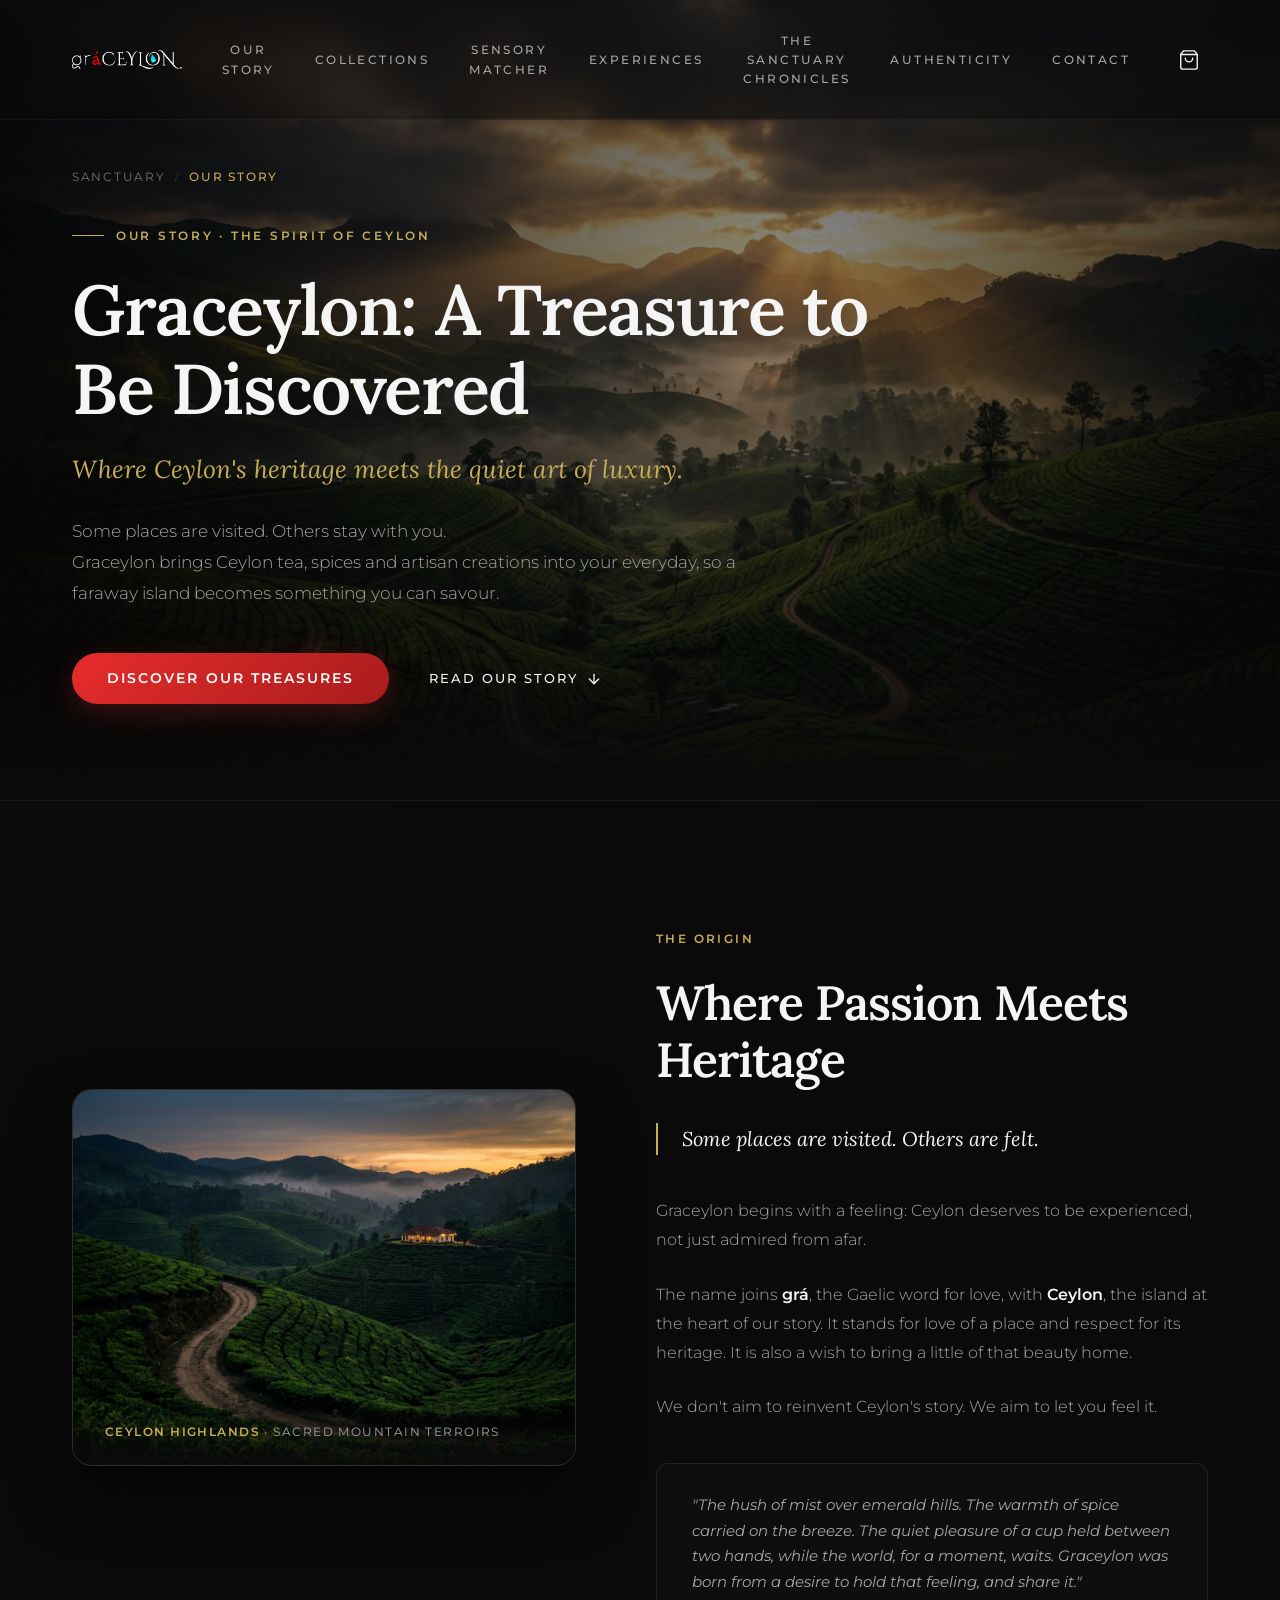
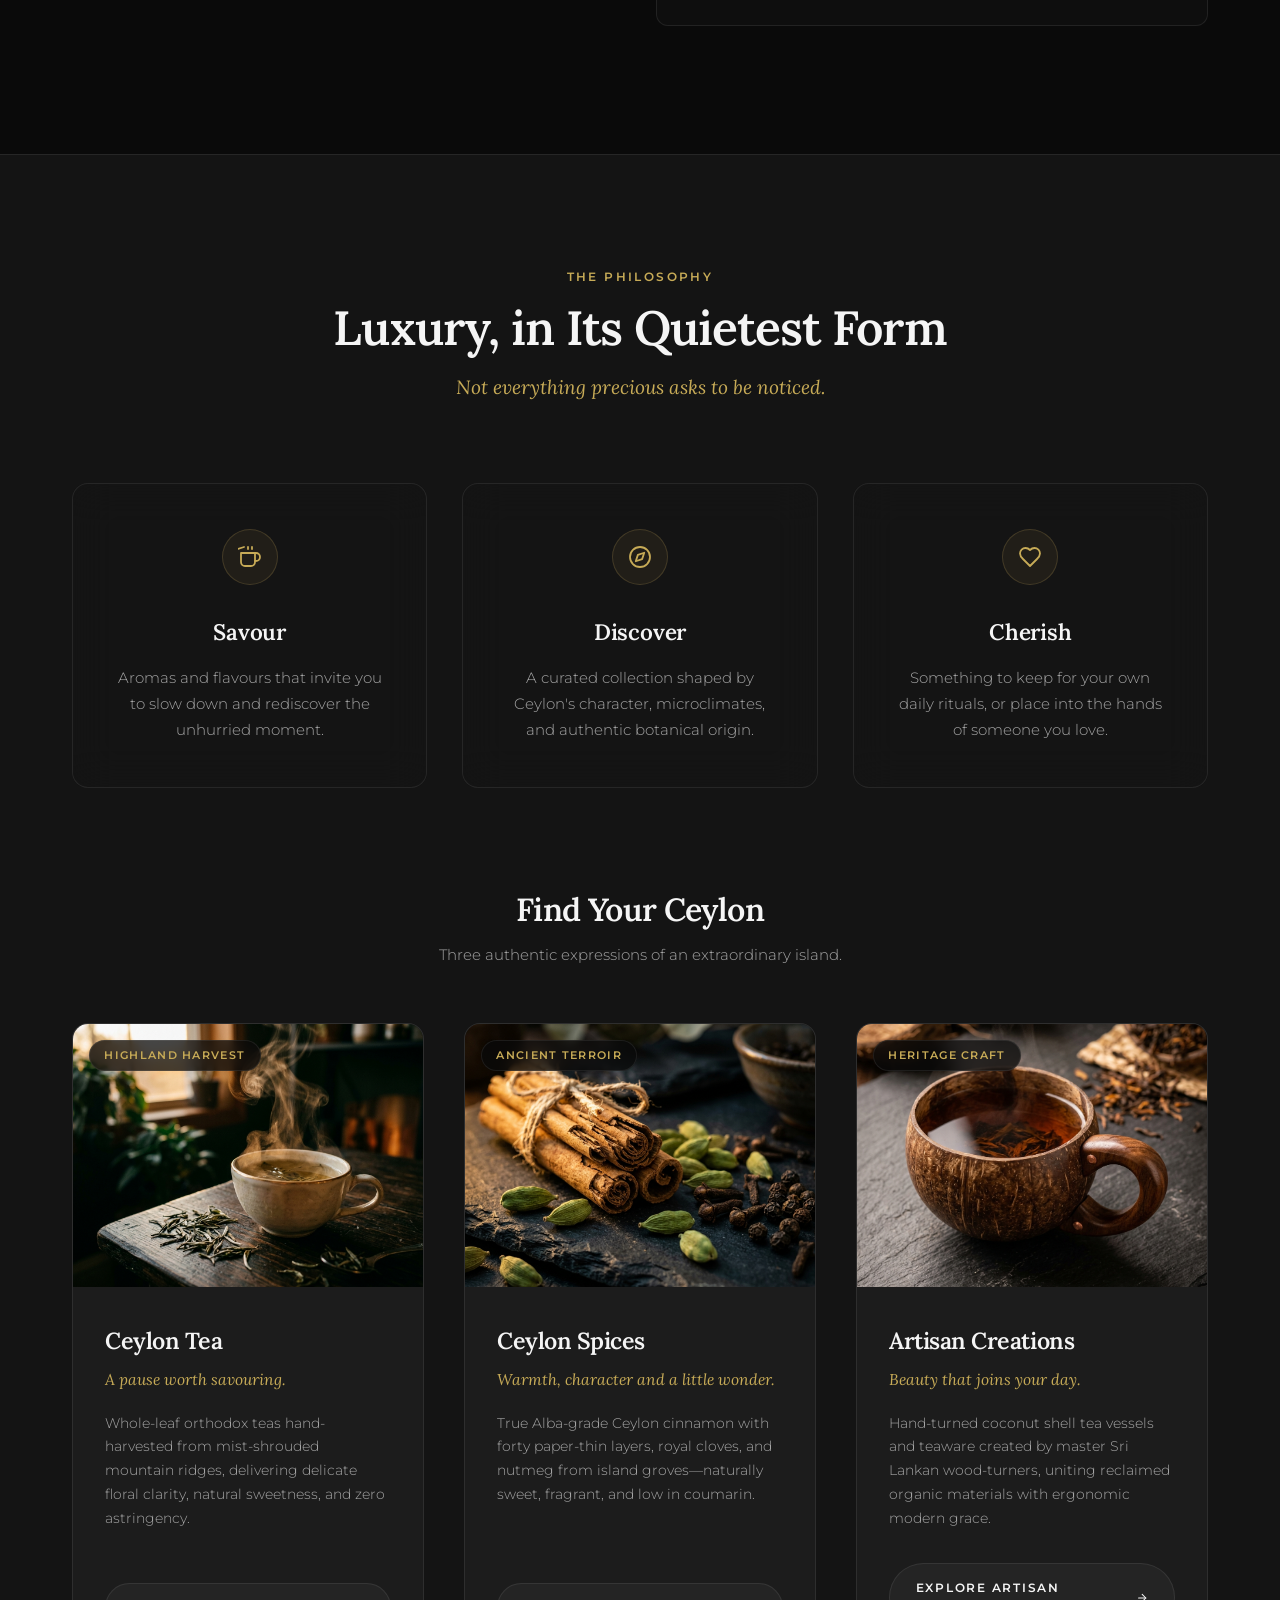
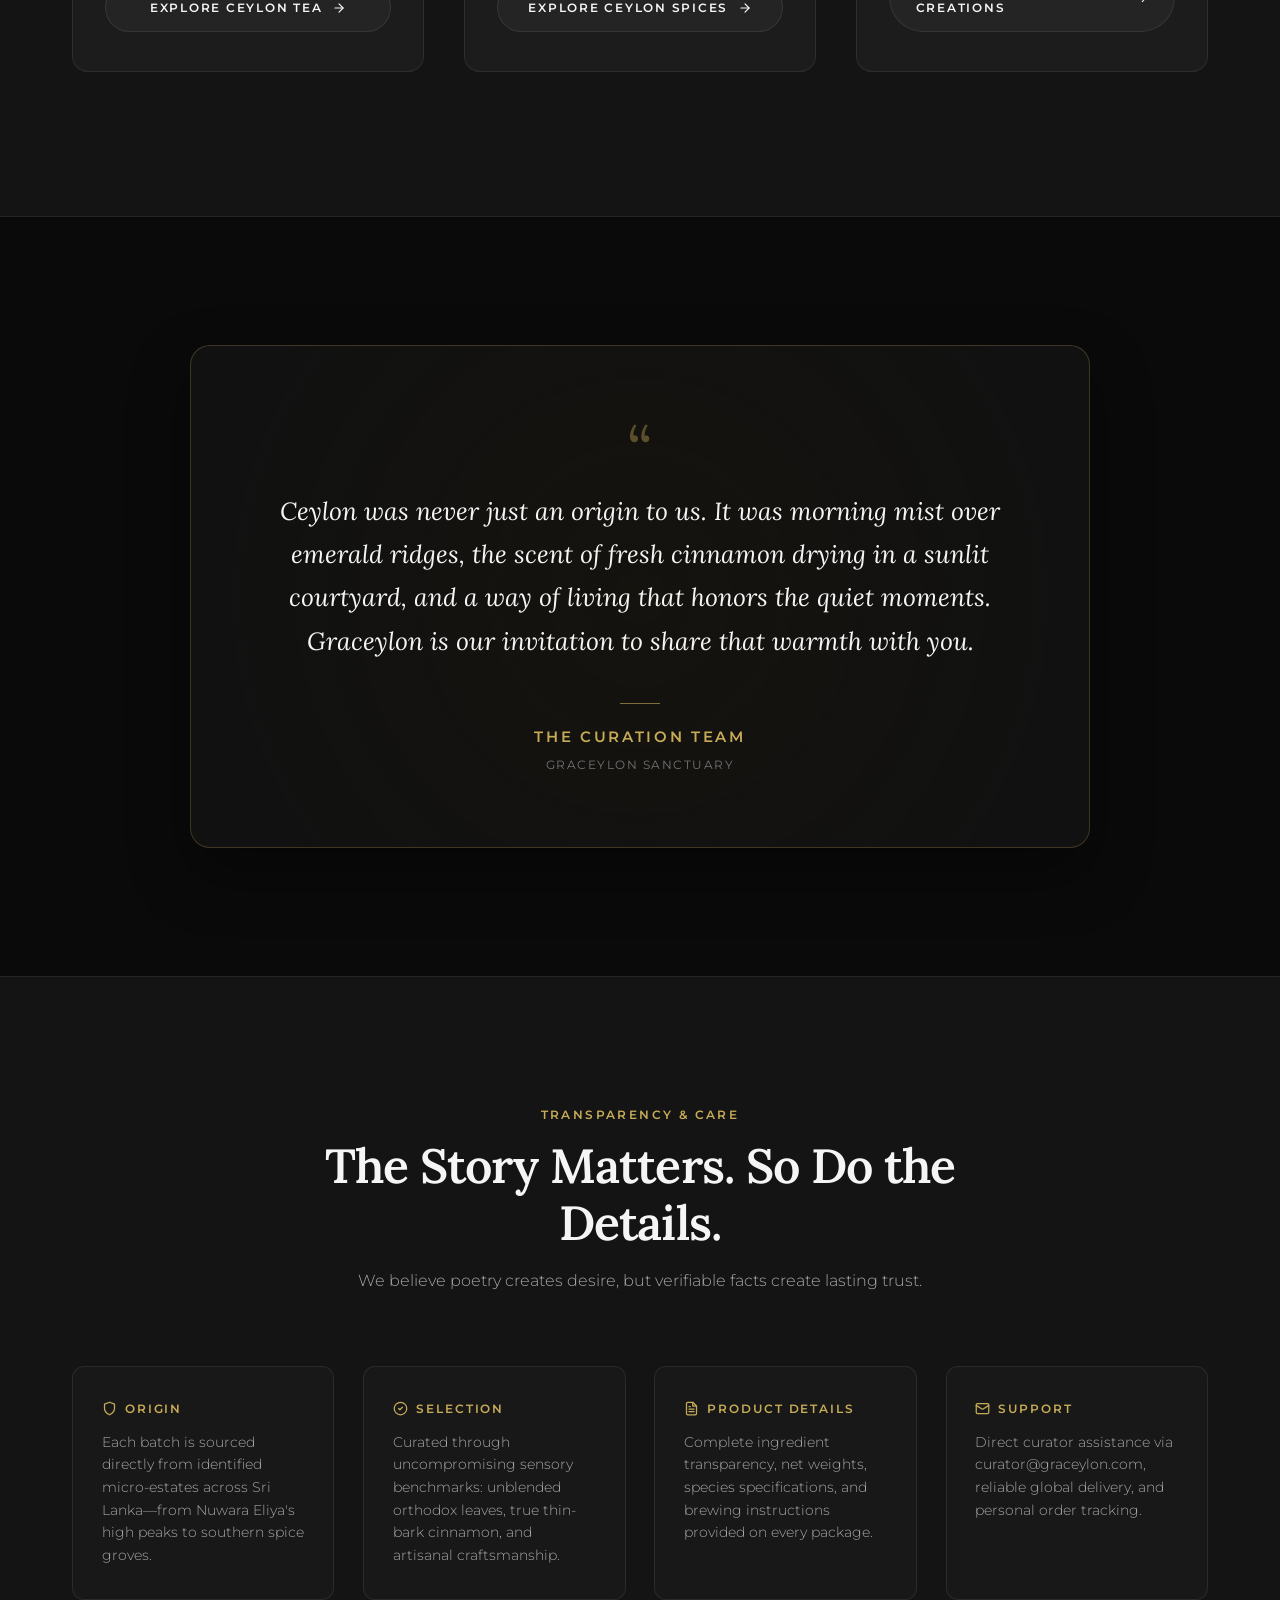
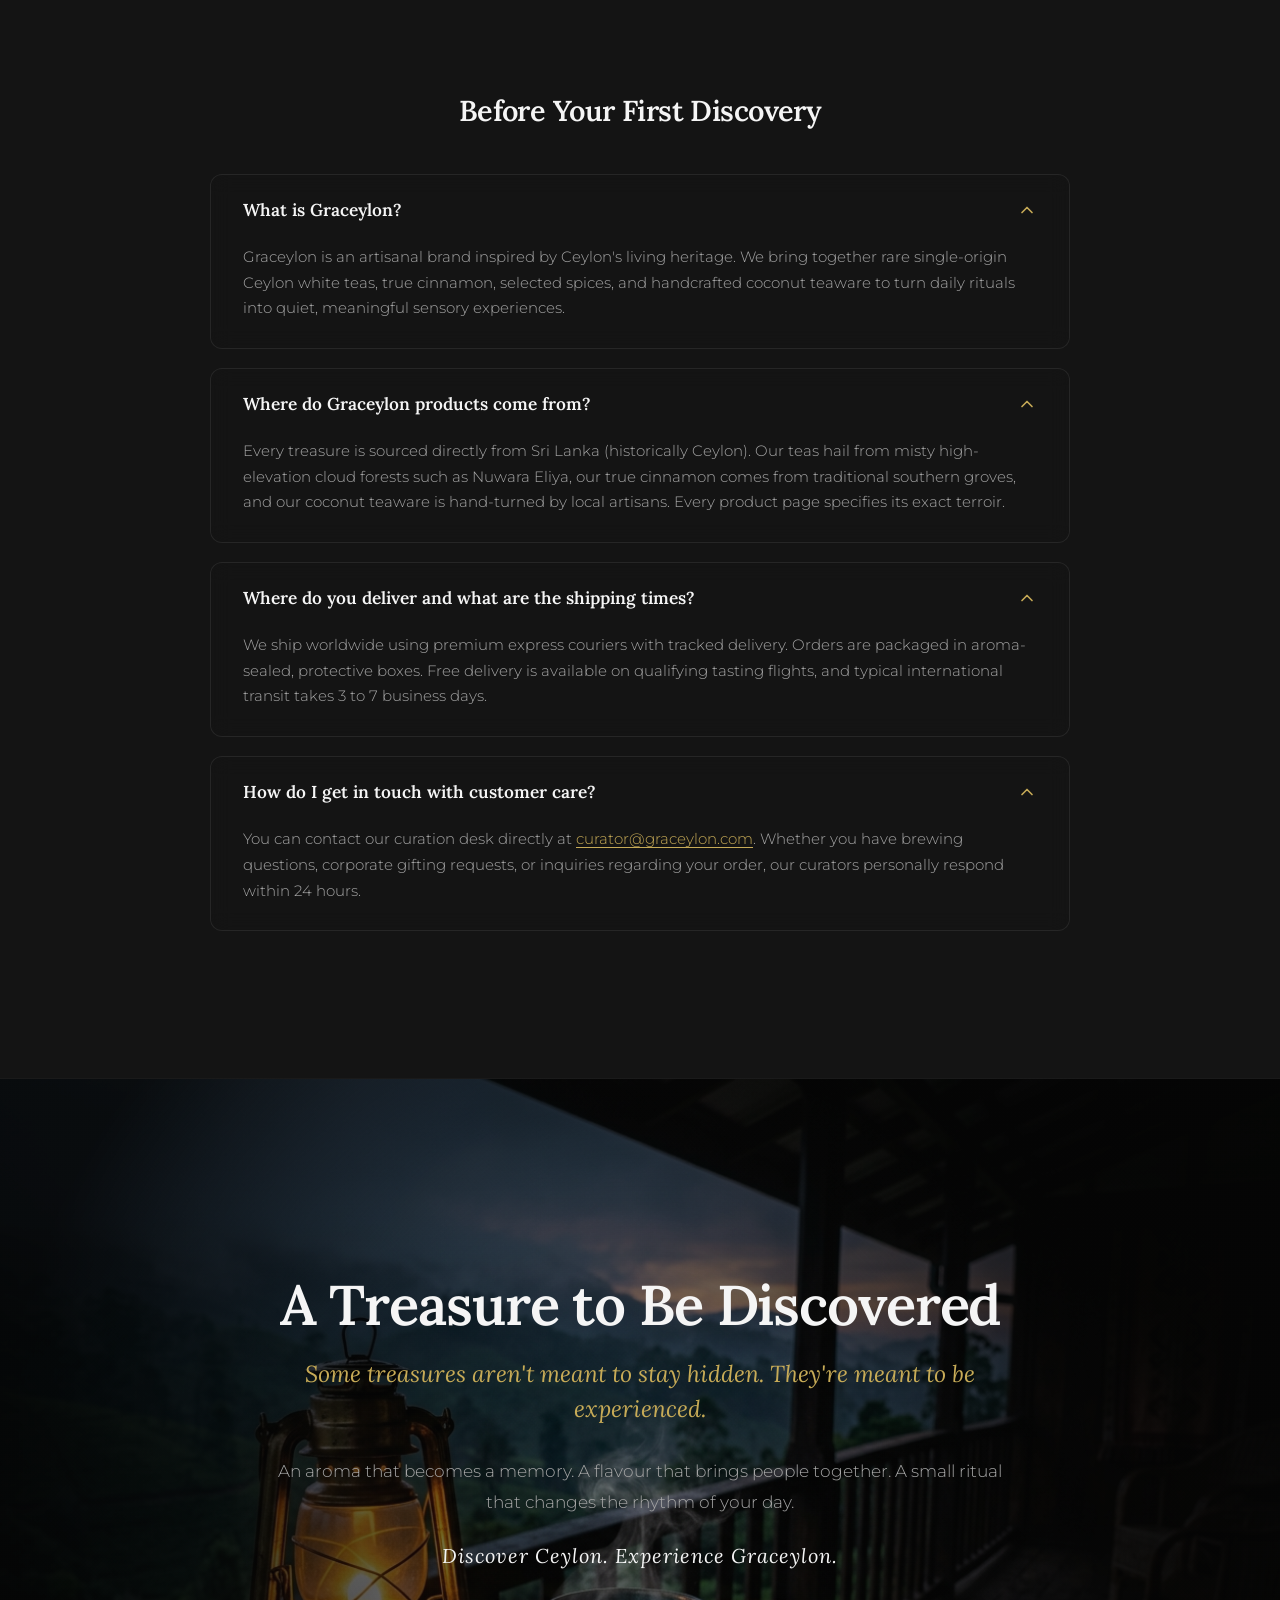
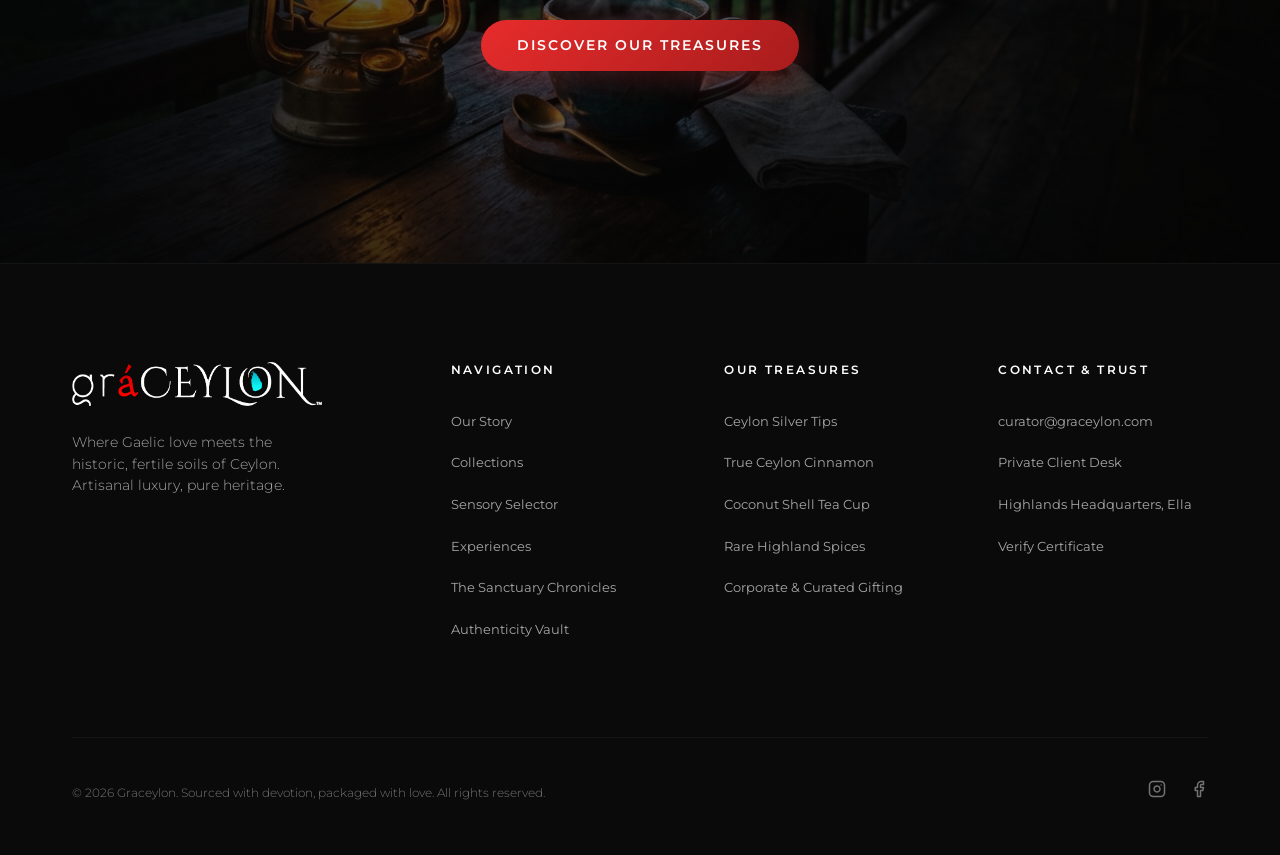
==== Main/about.html @ 58e9f671 "contact page" ====
<!DOCTYPE html>
<html lang="en">

<head>
  <meta charset="UTF-8">
  <meta name="viewport" content="width=device-width, initial-scale=1.0">
  <title>About Graceylon | Ceylon Tea, Spices &amp; Artisan Treasures</title>

  <!-- SEO Meta Tags -->
  <meta name="description"
    content="Discover Graceylon, a brand inspired by Ceylon's heritage. Explore tea, spices and artisan treasures that turn everyday rituals into experiences.">
  <meta name="keywords"
    content="Graceylon, Ceylon tea, Ceylon spices, Ceylon cinnamon, Ceylon heritage, Sri Lanka artisan creations, coconut shell cup, luxury tea ritual">
  <meta name="author" content="Graceylon">
  <meta name="robots" content="index, follow">

  <!-- Open Graph / Facebook -->
  <meta property="og:type" content="website">
  <meta property="og:title" content="Graceylon — A Treasure to Be Discovered">
  <meta property="og:description"
    content="More than products. Discover a Ceylon-inspired experience shaped by heritage, flavour, and the quiet art of luxury.">
  <meta property="og:image" content="assets/graceylon-ceylon-highlands-sunrise.jpg">
  <meta property="og:url" content="https://www.graceylon.com/about.html">

  <!-- Twitter Cards -->
  <meta name="twitter:card" content="summary_large_image">
  <meta name="twitter:title" content="Graceylon — A Treasure to Be Discovered">
  <meta name="twitter:description"
    content="More than products. Discover a Ceylon-inspired experience shaped by heritage, flavour, and the quiet art of luxury.">
  <meta name="twitter:image" content="assets/graceylon-ceylon-highlands-sunrise.jpg">

  <!-- Favicon -->
  <link rel="icon" type="image/png" href="assets/favicon 512x512.png">

  <!-- Core Stylesheet -->
  <link rel="stylesheet" href="index.css">

  <!-- Structured Data: Organization & AboutPage JSON-LD -->
  <script type="application/ld+json">
  {
    "@context": "https://schema.org",
    "@graph": [
      {
        "@type": "Organization",
        "@id": "https://www.graceylon.com/#organization",
        "name": "Graceylon",
        "url": "https://www.graceylon.com",
        "logo": "https://www.graceylon.com/assets/logo.png",
        "description": "Where Ceylon's heritage meets the quiet art of luxury. Artisanal Ceylon teas, true spices, and handcrafted lifestyle treasures.",
        "email": "curator@graceylon.com",
        "sameAs": [
          "https://www.instagram.com/gra_ceylon/",
          "https://www.facebook.com/graceylonproducts"
        ]
      },
      {
        "@type": "AboutPage",
        "@id": "https://www.graceylon.com/about.html#webpage",
        "url": "https://www.graceylon.com/about.html",
        "name": "About Graceylon | Ceylon Tea, Spices & Artisan Treasures",
        "description": "Discover Graceylon, a brand inspired by Ceylon's heritage. Explore tea, spices and artisan treasures that turn everyday rituals into experiences.",
        "isPartOf": {
          "@id": "https://www.graceylon.com/#website"
        },
        "breadcrumb": {
          "@type": "BreadcrumbList",
          "itemListElement": [
            {
              "@type": "ListItem",
              "position": 1,
              "name": "Sanctuary",
              "item": "https://www.graceylon.com/index.html"
            },
            {
              "@type": "ListItem",
              "position": 2,
              "name": "Our Story",
              "item": "https://www.graceylon.com/about.html"
            }
          ]
        }
      }
    ]
  }
  </script>

  <!-- About Page Custom Styles -->
  <style>
    /* ─── 1. HERO SECTION ─── */
    .about-hero {
      position: relative;
      min-height: 88vh;
      display: flex;
      flex-direction: column;
      justify-content: center;
      padding: calc(var(--header-height) + 3rem) 0 6rem 0;
      background: radial-gradient(circle at 60% 40%, rgba(10, 10, 10, 0.45) 0%, rgba(5, 5, 5, 0.95) 90%),
        url('assets/graceylon-ceylon-highlands-sunrise.jpg') no-repeat center center;
      background-size: cover;
      border-bottom: 1px solid var(--border-glass);
      overflow: hidden;
    }

    .about-hero::after {
      content: '';
      position: absolute;
      bottom: 0;
      left: 0;
      width: 100%;
      height: 140px;
      background: linear-gradient(to top, hsl(var(--bg-primary)) 0%, transparent 100%);
      pointer-events: none;
    }

    .about-hero-content {
      max-width: 820px;
      position: relative;
      z-index: 2;
    }

    .about-breadcrumbs {
      display: flex;
      align-items: center;
      gap: 0.6rem;
      margin-bottom: 2rem;
      font-size: 0.72rem;
      letter-spacing: 0.15em;
      text-transform: uppercase;
      color: hsl(var(--text-muted));
    }

    .about-breadcrumbs a {
      color: hsl(var(--text-muted));
      transition: var(--transition-fast);
    }

    .about-breadcrumbs a:hover {
      color: hsl(var(--accent-gold));
    }

    .about-breadcrumbs .breadcrumb-sep {
      opacity: 0.4;
      font-size: 0.65rem;
    }

    .about-breadcrumbs .current {
      color: hsl(var(--accent-gold));
      font-weight: 500;
    }

    .about-hero-eyebrow {
      display: inline-flex;
      align-items: center;
      gap: 0.75rem;
      font-size: 0.78rem;
      letter-spacing: 0.22em;
      text-transform: uppercase;
      color: hsl(var(--accent-gold));
      font-weight: 600;
      margin-bottom: 1.5rem;
    }

    .about-hero-eyebrow::before {
      content: '';
      display: inline-block;
      width: 32px;
      height: 1px;
      background: hsl(var(--accent-gold));
    }

    .about-hero-title {
      font-family: var(--font-serif);
      font-size: clamp(2.4rem, 5.5vw, 4.4rem);
      font-weight: 600;
      line-height: 1.12;
      margin-bottom: 1.5rem;
      letter-spacing: -0.02em;
      color: hsl(var(--text-primary));
    }

    .about-hero-subtitle {
      font-family: var(--font-serif);
      font-size: clamp(1.15rem, 2.2vw, 1.55rem);
      font-style: italic;
      color: hsl(var(--accent-gold));
      font-weight: 400;
      margin-bottom: 1.8rem;
      display: block;
      line-height: 1.45;
    }

    .about-hero-lead {
      font-size: clamp(1rem, 1.3vw, 1.15rem);
      color: hsl(var(--text-secondary));
      line-height: 1.85;
      max-width: 680px;
      margin-bottom: 2.8rem;
      font-weight: 300;
    }

    .about-hero-actions {
      display: flex;
      align-items: center;
      gap: 1.5rem;
      flex-wrap: wrap;
    }

    .about-hero-actions .btn-link {
      color: hsl(var(--text-primary));
      font-size: 0.82rem;
      letter-spacing: 0.15em;
      text-transform: uppercase;
      font-weight: 500;
      display: inline-flex;
      align-items: center;
      gap: 0.5rem;
      transition: var(--transition-fast);
      padding: 0.8rem 1rem;
    }

    .about-hero-actions .btn-link:hover {
      color: hsl(var(--accent-gold));
      transform: translateX(4px);
    }

    /* ─── 2. OUR STORY SECTION ─── */
    .story-editorial-section {
      padding: 8rem 0;
      background: hsl(var(--bg-primary));
      position: relative;
    }

    .story-editorial-grid {
      display: grid;
      grid-template-columns: 1.05fr 1.15fr;
      gap: 5rem;
      align-items: center;
    }

    .story-image-frame {
      position: relative;
      border-radius: 20px;
      overflow: hidden;
      border: 1px solid var(--border-glass);
      box-shadow: 0 30px 60px rgba(0, 0, 0, 0.6);
      background: hsl(var(--bg-card));
    }

    .story-image-frame img {
      width: 100%;
      height: 100%;
      object-fit: cover;
      display: block;
      transition: transform 0.8s cubic-bezier(0.16, 1, 0.3, 1);
    }

    .story-image-frame:hover img {
      transform: scale(1.03);
    }

    .story-image-caption {
      position: absolute;
      bottom: 0;
      left: 0;
      width: 100%;
      padding: 1.5rem 2rem;
      background: linear-gradient(to top, rgba(10, 10, 10, 0.95) 0%, transparent 100%);
      font-size: 0.75rem;
      letter-spacing: 0.12em;
      text-transform: uppercase;
      color: hsl(var(--text-secondary));
    }

    .story-image-caption span {
      color: hsl(var(--accent-gold));
      font-weight: 600;
    }

    .story-editorial-content {
      display: flex;
      flex-direction: column;
      gap: 1.6rem;
    }

    .section-eyebrow {
      font-size: 0.75rem;
      letter-spacing: 0.2em;
      text-transform: uppercase;
      color: hsl(var(--accent-gold));
      font-weight: 600;
      display: block;
    }

    .section-title {
      font-family: var(--font-serif);
      font-size: clamp(2rem, 3.8vw, 3rem);
      line-height: 1.2;
      color: hsl(var(--text-primary));
      font-weight: 600;
      letter-spacing: -0.02em;
    }

    .section-quote-intro {
      font-family: var(--font-serif);
      font-size: 1.25rem;
      font-style: italic;
      color: hsl(var(--text-primary));
      border-left: 2px solid hsl(var(--accent-gold));
      padding-left: 1.5rem;
      margin: 0.5rem 0 1rem 0;
      line-height: 1.6;
    }

    .story-editorial-content p {
      font-size: 0.98rem;
      line-height: 1.85;
      color: hsl(var(--text-secondary));
      font-weight: 300;
    }

    .story-editorial-content p strong {
      color: hsl(var(--text-primary));
      font-weight: 600;
    }

    .story-highlight-box {
      margin-top: 1rem;
      padding: 1.8rem 2.2rem;
      background: rgba(255, 255, 255, 0.02);
      border: 1px solid var(--border-glass);
      border-radius: 12px;
      font-size: 0.92rem;
      line-height: 1.75;
      color: hsl(var(--text-secondary));
      font-style: italic;
    }

    /* ─── 3. THE EXPERIENCE & TREASURES ─── */
    .experience-section {
      padding: 7rem 0 9rem 0;
      background: hsl(var(--bg-secondary));
      border-top: 1px solid var(--border-glass);
      border-bottom: 1px solid var(--border-glass);
      position: relative;
    }

    .experience-header {
      text-align: center;
      max-width: 760px;
      margin: 0 auto 5rem auto;
    }

    .experience-header .section-title {
      margin: 0.8rem 0 1rem 0;
    }

    .experience-header-subtitle {
      font-family: var(--font-serif);
      font-size: 1.2rem;
      font-style: italic;
      color: hsl(var(--accent-gold));
    }

    /* 3 Experience Pillars */
    .pillars-grid {
      display: grid;
      grid-template-columns: repeat(3, 1fr);
      gap: 2.2rem;
      margin-bottom: 6rem;
    }

    .pillar-card {
      padding: 2.8rem 2.4rem;
      background: var(--bg-glass);
      backdrop-filter: blur(20px);
      -webkit-backdrop-filter: blur(20px);
      border: 1px solid var(--border-glass);
      border-radius: 16px;
      text-align: center;
      transition: var(--transition-smooth);
      display: flex;
      flex-direction: column;
      align-items: center;
      position: relative;
    }

    .pillar-card::before {
      content: '';
      position: absolute;
      top: 0;
      left: 50%;
      transform: translateX(-50%);
      width: 40px;
      height: 2px;
      background: hsl(var(--accent-gold));
      opacity: 0;
      transition: var(--transition-smooth);
    }

    .pillar-card:hover {
      transform: translateY(-6px);
      border-color: rgba(197, 168, 90, 0.35);
      background: rgba(255, 255, 255, 0.03);
    }

    .pillar-card:hover::before {
      opacity: 1;
      width: 70px;
    }

    .pillar-icon-box {
      width: 56px;
      height: 56px;
      border-radius: 50%;
      display: flex;
      align-items: center;
      justify-content: center;
      background: rgba(197, 168, 90, 0.08);
      color: hsl(var(--accent-gold));
      margin-bottom: 1.8rem;
      border: 1px solid rgba(197, 168, 90, 0.2);
    }

    .pillar-card-title {
      font-family: var(--font-serif);
      font-size: 1.4rem;
      font-weight: 600;
      color: hsl(var(--text-primary));
      margin-bottom: 1rem;
      letter-spacing: -0.01em;
    }

    .pillar-card-desc {
      font-size: 0.94rem;
      line-height: 1.7;
      color: hsl(var(--text-secondary));
      font-weight: 300;
    }

    /* Subhead: Find Your Ceylon */
    .find-ceylon-header {
      text-align: center;
      margin-bottom: 3.5rem;
    }

    .find-ceylon-header h3 {
      font-family: var(--font-serif);
      font-size: 2rem;
      color: hsl(var(--text-primary));
      font-weight: 600;
    }

    .find-ceylon-header p {
      font-size: 0.95rem;
      color: hsl(var(--text-secondary));
      margin-top: 0.5rem;
    }

    /* Treasures Cards */
    .treasures-grid {
      display: grid;
      grid-template-columns: repeat(3, 1fr);
      gap: 2.5rem;
    }

    .treasure-card {
      border-radius: 16px;
      overflow: hidden;
      background: hsl(var(--bg-card));
      border: 1px solid var(--border-glass);
      display: flex;
      flex-direction: column;
      transition: var(--transition-smooth);
    }

    .treasure-card:hover {
      transform: translateY(-8px);
      border-color: rgba(255, 255, 255, 0.2);
      box-shadow: 0 20px 40px rgba(0, 0, 0, 0.6);
    }

    .treasure-image-wrap {
      position: relative;
      aspect-ratio: 4 / 3;
      overflow: hidden;
      background: #0d0d0d;
    }

    .treasure-image-wrap img {
      width: 100%;
      height: 100%;
      object-fit: cover;
      transition: transform 0.7s cubic-bezier(0.16, 1, 0.3, 1);
    }

    .treasure-card:hover .treasure-image-wrap img {
      transform: scale(1.06);
    }

    .treasure-category-badge {
      position: absolute;
      top: 1rem;
      left: 1rem;
      padding: 0.35rem 0.9rem;
      border-radius: 50px;
      background: rgba(10, 10, 10, 0.75);
      backdrop-filter: blur(8px);
      border: 1px solid var(--border-glass);
      font-size: 0.68rem;
      letter-spacing: 0.12em;
      text-transform: uppercase;
      color: hsl(var(--accent-gold));
      font-weight: 600;
    }

    .treasure-content {
      padding: 2.2rem 2rem 2.4rem 2rem;
      display: flex;
      flex-direction: column;
      flex-grow: 1;
    }

    .treasure-title {
      font-family: var(--font-serif);
      font-size: 1.45rem;
      color: hsl(var(--text-primary));
      margin-bottom: 0.5rem;
    }

    .treasure-tagline {
      font-family: var(--font-serif);
      font-style: italic;
      color: hsl(var(--accent-gold));
      font-size: 0.98rem;
      margin-bottom: 1.2rem;
    }

    .treasure-desc {
      font-size: 0.88rem;
      line-height: 1.7;
      color: hsl(var(--text-secondary));
      margin-bottom: 2rem;
      flex-grow: 1;
      font-weight: 300;
    }

    .treasure-btn {
      width: 100%;
      padding: 0.85rem 1.6rem;
      font-size: 0.78rem;
      letter-spacing: 0.14em;
      text-transform: uppercase;
      font-weight: 600;
      border-radius: 50px;
      display: inline-flex;
      align-items: center;
      justify-content: center;
      gap: 0.6rem;
      transition: var(--transition-fast);
      border: 1px solid var(--border-glass);
      background: rgba(255, 255, 255, 0.04);
      color: hsl(var(--text-primary));
    }

    .treasure-btn:hover {
      background: white;
      color: black;
      border-color: white;
      transform: translateY(-2px);
      box-shadow: 0 8px 20px rgba(255, 255, 255, 0.15);
    }

    .treasure-btn svg {
      transition: transform 0.2s ease;
    }

    .treasure-btn:hover svg {
      transform: translateX(4px);
    }

    /* ─── 4. FOUNDER NOTE SECTION ─── */
    .founder-section {
      padding: 8rem 0;
      background: hsl(var(--bg-primary));
      position: relative;
    }

    .founder-card {
      max-width: 900px;
      margin: 0 auto;
      padding: 4.5rem 4rem;
      border-radius: 20px;
      background: radial-gradient(circle at center, rgba(197, 168, 90, 0.06) 0%, rgba(20, 20, 20, 0.75) 85%);
      border: 1px solid rgba(197, 168, 90, 0.25);
      position: relative;
      text-align: center;
      box-shadow: 0 25px 60px rgba(0, 0, 0, 0.4);
    }

    .founder-quote-symbol {
      font-family: var(--font-serif);
      font-size: 4rem;
      line-height: 1;
      color: hsl(var(--accent-gold));
      opacity: 0.4;
      margin-bottom: 0.5rem;
      display: block;
    }

    .founder-quote-text {
      font-family: var(--font-serif);
      font-size: clamp(1.2rem, 2vw, 1.55rem);
      font-style: italic;
      line-height: 1.75;
      color: hsl(var(--text-primary));
      margin-bottom: 2.5rem;
      font-weight: 400;
    }

    .founder-meta {
      display: flex;
      flex-direction: column;
      align-items: center;
      gap: 0.35rem;
    }

    .founder-meta-divider {
      width: 40px;
      height: 1px;
      background: hsl(var(--accent-gold));
      margin-bottom: 1rem;
      opacity: 0.6;
    }

    .founder-name {
      font-size: 0.92rem;
      letter-spacing: 0.18em;
      text-transform: uppercase;
      font-weight: 600;
      color: hsl(var(--accent-gold));
    }

    .founder-role {
      font-size: 0.78rem;
      letter-spacing: 0.12em;
      text-transform: uppercase;
      color: hsl(var(--text-muted));
    }

    /* ─── 5. TRUST & FAQ SECTION ─── */
    .trust-faq-section {
      padding: 8rem 0;
      background: hsl(var(--bg-secondary));
      border-top: 1px solid var(--border-glass);
    }

    .trust-header {
      text-align: center;
      max-width: 720px;
      margin: 0 auto 4.5rem auto;
    }

    .trust-header .section-title {
      margin: 0.8rem 0 1rem 0;
    }

    /* Trust Pillars Strip */
    .trust-details-grid {
      display: grid;
      grid-template-columns: repeat(4, 1fr);
      gap: 1.8rem;
      margin-bottom: 5.5rem;
    }

    .trust-detail-item {
      padding: 2rem 1.8rem;
      border-radius: 12px;
      background: rgba(255, 255, 255, 0.02);
      border: 1px solid var(--border-glass);
      transition: var(--transition-fast);
    }

    .trust-detail-item:hover {
      border-color: rgba(255, 255, 255, 0.15);
      background: rgba(255, 255, 255, 0.04);
    }

    .trust-item-label {
      font-size: 0.75rem;
      letter-spacing: 0.16em;
      text-transform: uppercase;
      font-weight: 600;
      color: hsl(var(--accent-gold));
      margin-bottom: 0.8rem;
      display: flex;
      align-items: center;
      gap: 0.5rem;
    }

    .trust-item-text {
      font-size: 0.86rem;
      line-height: 1.65;
      color: hsl(var(--text-secondary));
      font-weight: 300;
    }

    /* FAQ Block */
    .faq-container {
      max-width: 860px;
      margin: 0 auto;
    }

    .faq-block-title {
      font-family: var(--font-serif);
      font-size: 1.8rem;
      color: hsl(var(--text-primary));
      text-align: center;
      margin-bottom: 2.5rem;
      font-weight: 600;
    }

    .faq-item {
      background: var(--bg-glass);
      backdrop-filter: blur(10px);
      border: 1px solid var(--border-glass);
      border-radius: 12px;
      margin-bottom: 1.2rem;
      overflow: hidden;
      transition: var(--transition-fast);
    }

    .faq-item:hover {
      border-color: rgba(255, 255, 255, 0.18);
    }

    .faq-question {
      width: 100%;
      text-align: left;
      background: none;
      border: none;
      padding: 1.5rem 2rem;
      color: hsl(var(--text-primary));
      font-family: var(--font-serif);
      font-size: 1.08rem;
      font-weight: 600;
      display: flex;
      justify-content: space-between;
      align-items: center;
      cursor: pointer;
      gap: 1rem;
    }

    .faq-question:focus {
      outline: none;
    }

    .faq-icon {
      width: 20px;
      height: 20px;
      transition: transform 0.3s ease;
      color: hsl(var(--accent-gold));
      flex-shrink: 0;
    }

    .faq-item.active .faq-icon {
      transform: rotate(180deg);
    }

    .faq-answer {
      max-height: 0;
      overflow: hidden;
      transition: max-height 0.4s cubic-bezier(0.16, 1, 0.3, 1), padding 0.3s ease;
      padding: 0 2rem;
      color: hsl(var(--text-secondary));
      font-size: 0.92rem;
      line-height: 1.75;
      font-weight: 300;
    }

    .faq-item.active .faq-answer {
      padding: 0 2rem 1.6rem 2rem;
      max-height: 280px;
    }

    .faq-answer a {
      color: hsl(var(--accent-gold));
      text-decoration: underline;
      text-underline-offset: 3px;
    }

    /* ─── 6. CLOSING INVITATION SECTION ─── */
    .closing-invitation-section {
      position: relative;
      padding: 12rem 0;
      background: radial-gradient(circle at center, rgba(10, 10, 10, 0.4) 0%, rgba(5, 5, 5, 0.94) 85%),
        url('assets/graceylon-evening-invitation.jpg') no-repeat center center;
      background-size: cover;
      text-align: center;
      border-top: 1px solid var(--border-glass);
      overflow: hidden;
    }

    .closing-invitation-content {
      max-width: 760px;
      margin: 0 auto;
      position: relative;
      z-index: 2;
    }

    .closing-invitation-content .section-title {
      font-size: clamp(2.2rem, 4.5vw, 3.5rem);
      margin-bottom: 1.2rem;
    }

    .closing-quote {
      font-family: var(--font-serif);
      font-size: clamp(1.15rem, 2vw, 1.45rem);
      font-style: italic;
      color: hsl(var(--accent-gold));
      margin-bottom: 1.8rem;
      line-height: 1.5;
    }

    .closing-prose {
      font-size: 1.05rem;
      line-height: 1.85;
      color: hsl(var(--text-secondary));
      margin-bottom: 1.4rem;
      font-weight: 300;
    }

    .closing-tagline {
      font-family: var(--font-serif);
      font-size: 1.25rem;
      font-style: italic;
      color: hsl(var(--text-primary));
      margin-bottom: 3rem;
      display: block;
      letter-spacing: 0.05em;
    }

    /* ─── RESPONSIVE RULES ─── */
    @media (max-width: 1024px) {
      .story-editorial-grid {
        grid-template-columns: 1fr;
        gap: 4rem;
      }

      .pillars-grid,
      .treasures-grid {
        grid-template-columns: 1fr;
        gap: 2rem;
      }

      .trust-details-grid {
        grid-template-columns: repeat(2, 1fr);
      }
    }

    @media (max-width: 768px) {
      .about-hero {
        padding: 10rem 0 5rem 0;
        min-height: auto;
      }

      .founder-card {
        padding: 3rem 1.8rem;
      }

      .trust-details-grid {
        grid-template-columns: 1fr;
        gap: 1.2rem;
      }

      .faq-question {
        padding: 1.2rem 1.5rem;
        font-size: 1rem;
      }

      .faq-answer,
      .faq-item.active .faq-answer {
        padding: 0 1.5rem 1.4rem 1.5rem;
      }
    }
  </style>
</head>

<body>

  <!-- --- HEADER / NAVIGATION --- -->
  <header class="header" id="mainHeader">
    <div class="container">
      <div class="logo-wrapper">
        <a href="index.html" aria-label="Graceylon Home">
          <img src="assets/logo.png" alt="Graceylon Logo" class="brand-logo-svg" id="headerLogo">
        </a>
      </div>

      <nav aria-label="Main Navigation">
        <ul class="nav-links" id="navLinks">
          <li><a href="about.html" class="nav-link active" id="navLinkAbout">Our Story</a></li>
          <li><a href="collections.html" class="nav-link" id="navLinkCollections">Collections</a></li>
          <li><a href="index.html#selector" class="nav-link" id="navLinkQuiz">Sensory Matcher</a></li>
          <li><a href="index.html#testimonials" class="nav-link" id="navLinkReviews">Experiences</a></li>
          <li><a href="sanctuary-chronicles.html" class="nav-link" id="navLinkBlog">The Sanctuary Chronicles</a></li>
          <li><a href="verify.html" class="nav-link" id="navLinkVerify">Authenticity</a></li>
          <li><a href="contact.html" class="nav-link" id="navLinkContact">Contact</a></li>
        </ul>
      </nav>

      <div class="nav-actions">
        <!-- Interactive Cart Trigger Button -->
        <button class="cart-icon-btn" id="cartOpenBtn" aria-label="Open Shopping Cart" aria-haspopup="dialog">
          <svg xmlns="http://www.w3.org/2000/svg" width="22" height="22" viewBox="0 0 24 24" fill="none"
            stroke="currentColor" stroke-width="1.5" stroke-linecap="round" stroke-linejoin="round">
            <path d="M6 2 3 6v14a2 2 0 0 0 2 2h14a2 2 0 0 0 2-2V6l-3-4Z" />
            <path d="M3 6h18" />
            <path d="M16 10a4 4 0 0 1-8 0" />
          </svg>
          <span class="cart-count" id="cartCount">0</span>
        </button>

        <button class="mobile-nav-toggle" id="mobileNavToggle" aria-label="Toggle navigation menu"
          aria-expanded="false">
          <svg xmlns="http://www.w3.org/2000/svg" width="24" height="24" viewBox="0 0 24 24" fill="none"
            stroke="currentColor" stroke-width="2" stroke-linecap="round" stroke-linejoin="round" id="menuIconOpen">
            <line x1="4" x2="20" y1="12" y2="12" />
            <line x1="4" x2="20" y1="6" y2="6" />
            <line x1="4" x2="20" y1="18" y2="18" />
          </svg>
          <svg xmlns="http://www.w3.org/2000/svg" width="24" height="24" viewBox="0 0 24 24" fill="none"
            stroke="currentColor" stroke-width="2" stroke-linecap="round" stroke-linejoin="round" id="menuIconClose"
            style="display:none;">
            <path d="M18 6 6 18" />
            <path d="m6 6 12 12" />
          </svg>
        </button>
      </div>
    </div>
  </header>

  <!-- --- 1. HERO SECTION --- -->
  <section class="about-hero" id="hero">
    <div class="container">
      <div class="about-hero-content">
        <!-- Breadcrumbs -->
        <nav class="about-breadcrumbs" aria-label="Breadcrumb">
          <a href="index.html">Sanctuary</a>
          <span class="breadcrumb-sep">/</span>
          <span class="current">Our Story</span>
        </nav>

        <span class="about-hero-eyebrow reveal">OUR STORY &middot; THE SPIRIT OF CEYLON</span>
        <h1 class="about-hero-title reveal delay-1">Graceylon: A Treasure to Be Discovered</h1>
        <span class="about-hero-subtitle reveal delay-2">Where Ceylon's heritage meets the quiet art of luxury.</span>

        <p class="about-hero-lead reveal delay-2">
          Some places are visited. Others stay with you.<br>
          Graceylon brings Ceylon tea, spices and artisan creations into your everyday, so a faraway island becomes something you can savour.
        </p>

        <div class="about-hero-actions reveal delay-3">
          <a href="collections.html" class="btn btn-primary" id="heroCtaDiscover">Discover Our Treasures</a>
          <a href="#story" class="btn-link" id="heroCtaStory">
            <span>Read Our Story</span>
            <svg xmlns="http://www.w3.org/2000/svg" width="16" height="16" viewBox="0 0 24 24" fill="none"
              stroke="currentColor" stroke-width="2" stroke-linecap="round" stroke-linejoin="round">
              <path d="M12 5v14" />
              <path d="m19 12-7 7-7-7" />
            </svg>
          </a>
        </div>
      </div>
    </div>
  </section>

  <!-- --- 2. OUR STORY SECTION --- -->
  <section class="story-editorial-section" id="story">
    <div class="container">
      <div class="story-editorial-grid">
        <div class="story-image-frame reveal">
          <img src="assets/graceylon-ceylon-heritage-landscape.jpg"
            alt="Misty green terraces at dusk with a path winding through" loading="lazy">
          <div class="story-image-caption">
            <span>Ceylon Highlands</span> &middot; Sacred Mountain Terroirs
          </div>
        </div>

        <div class="story-editorial-content">
          <span class="section-eyebrow reveal">The Origin</span>
          <h2 class="section-title reveal delay-1">Where Passion Meets Heritage</h2>

          <div class="section-quote-intro reveal delay-1">
            Some places are visited. Others are felt.
          </div>

          <p class="reveal delay-2">
            Graceylon begins with a feeling: Ceylon deserves to be experienced, not just admired from afar.
          </p>

          <p class="reveal delay-2">
            The name joins <strong>gr&aacute;</strong>, the Gaelic word for love, with <strong>Ceylon</strong>, the island at the heart of our story. It stands for love of a place and respect for its heritage. It is also a wish to bring a little of that beauty home.
          </p>

          <p class="reveal delay-3">
            We don't aim to reinvent Ceylon's story. We aim to let you feel it.
          </p>

          <div class="story-highlight-box reveal delay-3">
            "The hush of mist over emerald hills. The warmth of spice carried on the breeze. The quiet pleasure of a cup held between two hands, while the world, for a moment, waits. Graceylon was born from a desire to hold that feeling, and share it."
          </div>
        </div>
      </div>
    </div>
  </section>

  <!-- --- 3. THE EXPERIENCE & TREASURES --- -->
  <section class="experience-section" id="experience">
    <div class="container">
      <!-- Section Header -->
      <div class="experience-header">
        <span class="section-eyebrow reveal">The Philosophy</span>
        <h2 class="section-title reveal delay-1">Luxury, in Its Quietest Form</h2>
        <p class="experience-header-subtitle reveal delay-2">Not everything precious asks to be noticed.</p>
      </div>

      <!-- 3 Experience Pillars -->
      <div class="pillars-grid">
        <!-- Pillar 1: Savour -->
        <article class="pillar-card reveal">
          <div class="pillar-icon-box">
            <svg xmlns="http://www.w3.org/2000/svg" width="24" height="24" viewBox="0 0 24 24" fill="none"
              stroke="currentColor" stroke-width="1.8" stroke-linecap="round" stroke-linejoin="round">
              <path d="M17 8h1a4 4 0 1 1 0 8h-1" />
              <path d="M3 8h14v9a4 4 0 0 1-4 4H7a4 4 0 0 1-4-4Z" />
              <line x1="6" x1="6" y1="2" y2="4" />
              <line x1="10" x2="10" y1="2" y2="4" />
              <line x1="14" x2="14" y1="2" y2="4" />
            </svg>
          </div>
          <h3 class="pillar-card-title">Savour</h3>
          <p class="pillar-card-desc">Aromas and flavours that invite you to slow down and rediscover the unhurried moment.</p>
        </article>

        <!-- Pillar 2: Discover -->
        <article class="pillar-card reveal delay-1">
          <div class="pillar-icon-box">
            <svg xmlns="http://www.w3.org/2000/svg" width="24" height="24" viewBox="0 0 24 24" fill="none"
              stroke="currentColor" stroke-width="1.8" stroke-linecap="round" stroke-linejoin="round">
              <circle cx="12" cy="12" r="10" />
              <polygon points="16.24 7.76 14.12 14.12 7.76 16.24 9.88 9.88 16.24 7.76" />
            </svg>
          </div>
          <h3 class="pillar-card-title">Discover</h3>
          <p class="pillar-card-desc">A curated collection shaped by Ceylon's character, microclimates, and authentic botanical origin.</p>
        </article>

        <!-- Pillar 3: Cherish -->
        <article class="pillar-card reveal delay-2">
          <div class="pillar-icon-box">
            <svg xmlns="http://www.w3.org/2000/svg" width="24" height="24" viewBox="0 0 24 24" fill="none"
              stroke="currentColor" stroke-width="1.8" stroke-linecap="round" stroke-linejoin="round">
              <path d="M19 14c1.49-1.46 3-3.21 3-5.5A5.5 5.5 0 0 0 16.5 3c-1.76 0-3 .5-4.5 2-1.5-1.5-2.74-2-4.5-2A5.5 5.5 0 0 0 2 8.5c0 2.3 1.5 4.05 3 5.5l7 7Z" />
            </svg>
          </div>
          <h3 class="pillar-card-title">Cherish</h3>
          <p class="pillar-card-desc">Something to keep for your own daily rituals, or place into the hands of someone you love.</p>
        </article>
      </div>

      <!-- Subsection: Find Your Ceylon -->
      <div class="find-ceylon-header reveal">
        <h3>Find Your Ceylon</h3>
        <p>Three authentic expressions of an extraordinary island.</p>
      </div>

      <!-- Treasures Cards -->
      <div class="treasures-grid">
        <!-- Category 1: Ceylon Tea -->
        <article class="treasure-card reveal">
          <div class="treasure-image-wrap">
            <span class="treasure-category-badge">Highland Harvest</span>
            <img src="assets/graceylon-tea-ritual.jpg"
              alt="Steaming cup of tea at golden hour beside loose tea leaves" loading="lazy">
          </div>
          <div class="treasure-content">
            <h4 class="treasure-title">Ceylon Tea</h4>
            <span class="treasure-tagline">A pause worth savouring.</span>
            <p class="treasure-desc">
              Whole-leaf orthodox teas hand-harvested from mist-shrouded mountain ridges, delivering delicate floral clarity, natural sweetness, and zero astringency.
            </p>
            <a href="product-tea.html" class="treasure-btn" id="btnExploreTea">
              <span>Explore Ceylon Tea</span>
              <svg xmlns="http://www.w3.org/2000/svg" width="14" height="14" viewBox="0 0 24 24" fill="none"
                stroke="currentColor" stroke-width="2" stroke-linecap="round" stroke-linejoin="round">
                <path d="M5 12h14" />
                <path d="m12 5 7 7-7 7" />
              </svg>
            </a>
          </div>
        </article>

        <!-- Category 2: Ceylon Spices -->
        <article class="treasure-card reveal delay-1">
          <div class="treasure-image-wrap">
            <span class="treasure-category-badge">Ancient Terroir</span>
            <img src="assets/graceylon-ceylon-spices.jpg"
              alt="Cinnamon quills, cloves and cardamom on dark stone" loading="lazy">
          </div>
          <div class="treasure-content">
            <h4 class="treasure-title">Ceylon Spices</h4>
            <span class="treasure-tagline">Warmth, character and a little wonder.</span>
            <p class="treasure-desc">
              True Alba-grade Ceylon cinnamon with forty paper-thin layers, royal cloves, and nutmeg from island groves—naturally sweet, fragrant, and low in coumarin.
            </p>
            <a href="product-cinnamon.html" class="treasure-btn" id="btnExploreSpices">
              <span>Explore Ceylon Spices</span>
              <svg xmlns="http://www.w3.org/2000/svg" width="14" height="14" viewBox="0 0 24 24" fill="none"
                stroke="currentColor" stroke-width="2" stroke-linecap="round" stroke-linejoin="round">
                <path d="M5 12h14" />
                <path d="m12 5 7 7-7 7" />
              </svg>
            </a>
          </div>
        </article>

        <!-- Category 3: Artisan Creations -->
        <article class="treasure-card reveal delay-2">
          <div class="treasure-image-wrap">
            <span class="treasure-category-badge">Heritage Craft</span>
            <img src="assets/coconut_cup_hero.jpg"
              alt="Handcrafted coconut shell tea cup with curved wooden handle" loading="lazy">
          </div>
          <div class="treasure-content">
            <h4 class="treasure-title">Artisan Creations</h4>
            <span class="treasure-tagline">Beauty that joins your day.</span>
            <p class="treasure-desc">
              Hand-turned coconut shell tea vessels and teaware created by master Sri Lankan wood-turners, uniting reclaimed organic materials with ergonomic modern grace.
            </p>
            <a href="product-craft.html" class="treasure-btn" id="btnExploreCraft">
              <span>Explore Artisan Creations</span>
              <svg xmlns="http://www.w3.org/2000/svg" width="14" height="14" viewBox="0 0 24 24" fill="none"
                stroke="currentColor" stroke-width="2" stroke-linecap="round" stroke-linejoin="round">
                <path d="M5 12h14" />
                <path d="m12 5 7 7-7 7" />
              </svg>
            </a>
          </div>
        </article>
      </div>
    </div>
  </section>

  <!-- --- 4. THE PERSON BEHIND GRACEYLON --- -->
  <section class="founder-section" id="founder">
    <div class="container">
      <div class="founder-card reveal">
        <span class="founder-quote-symbol">&ldquo;</span>
        <blockquote class="founder-quote-text">
          Ceylon was never just an origin to us. It was morning mist over emerald ridges, the scent of fresh cinnamon drying in a sunlit courtyard, and a way of living that honors the quiet moments. Graceylon is our invitation to share that warmth with you.
        </blockquote>

        <div class="founder-meta">
          <div class="founder-meta-divider"></div>
          <span class="founder-name">The Curation Team</span>
          <span class="founder-role">Graceylon Sanctuary</span>
        </div>
      </div>
    </div>
  </section>

  <!-- --- 5. TRUST AND FAQ SECTION --- -->
  <section class="trust-faq-section" id="trust">
    <div class="container">
      <!-- Trust Header -->
      <div class="trust-header">
        <span class="section-eyebrow reveal">Transparency &amp; Care</span>
        <h2 class="section-title reveal delay-1">The Story Matters. So Do the Details.</h2>
        <p class="reveal delay-2">We believe poetry creates desire, but verifiable facts create lasting trust.</p>
      </div>

      <!-- Trust Pillars Details Grid -->
      <div class="trust-details-grid">
        <div class="trust-detail-item reveal">
          <div class="trust-item-label">
            <svg xmlns="http://www.w3.org/2000/svg" width="15" height="15" viewBox="0 0 24 24" fill="none"
              stroke="currentColor" stroke-width="2" stroke-linecap="round" stroke-linejoin="round">
              <path d="M12 22s8-4 8-10V5l-8-3-8 3v7c0 6 8 10 8 10z" />
            </svg>
            <span>Origin</span>
          </div>
          <p class="trust-item-text">
            Each batch is sourced directly from identified micro-estates across Sri Lanka—from Nuwara Eliya's high peaks to southern spice groves.
          </p>
        </div>

        <div class="trust-detail-item reveal delay-1">
          <div class="trust-item-label">
            <svg xmlns="http://www.w3.org/2000/svg" width="15" height="15" viewBox="0 0 24 24" fill="none"
              stroke="currentColor" stroke-width="2" stroke-linecap="round" stroke-linejoin="round">
              <circle cx="12" cy="12" r="10" />
              <path d="m9 12 2 2 4-4" />
            </svg>
            <span>Selection</span>
          </div>
          <p class="trust-item-text">
            Curated through uncompromising sensory benchmarks: unblended orthodox leaves, true thin-bark cinnamon, and artisanal craftsmanship.
          </p>
        </div>

        <div class="trust-detail-item reveal delay-2">
          <div class="trust-item-label">
            <svg xmlns="http://www.w3.org/2000/svg" width="15" height="15" viewBox="0 0 24 24" fill="none"
              stroke="currentColor" stroke-width="2" stroke-linecap="round" stroke-linejoin="round">
              <path d="M14 2H6a2 2 0 0 0-2 2v16a2 2 0 0 0 2 2h12a2 2 0 0 0 2-2V8z" />
              <polyline points="14 2 14 8 20 8" />
              <line x1="16" y1="13" x2="8" y2="13" />
              <line x1="16" y1="17" x2="8" y2="17" />
              <polyline points="10 9 9 9 8 9" />
            </svg>
            <span>Product Details</span>
          </div>
          <p class="trust-item-text">
            Complete ingredient transparency, net weights, species specifications, and brewing instructions provided on every package.
          </p>
        </div>

        <div class="trust-detail-item reveal delay-3">
          <div class="trust-item-label">
            <svg xmlns="http://www.w3.org/2000/svg" width="15" height="15" viewBox="0 0 24 24" fill="none"
              stroke="currentColor" stroke-width="2" stroke-linecap="round" stroke-linejoin="round">
              <rect width="20" height="16" x="2" y="4" rx="2" />
              <path d="m22 7-8.97 5.7a1.94 1.94 0 0 1-2.06 0L2 7" />
            </svg>
            <span>Support</span>
          </div>
          <p class="trust-item-text">
            Direct curator assistance via <a href="mailto:curator@graceylon.com">curator@graceylon.com</a>, reliable global delivery, and personal order tracking.
          </p>
        </div>
      </div>

      <!-- FAQ Accordion -->
      <div class="faq-container" id="faq">
        <h3 class="faq-block-title reveal">Before Your First Discovery</h3>

        <!-- FAQ 1 -->
        <div class="faq-item reveal">
          <button class="faq-question" aria-expanded="false">
            <span>What is Graceylon?</span>
            <svg class="faq-icon" xmlns="http://www.w3.org/2000/svg" viewBox="0 0 24 24" fill="none" stroke="currentColor" stroke-width="2" stroke-linecap="round" stroke-linejoin="round">
              <polyline points="6 9 12 15 18 9"></polyline>
            </svg>
          </button>
          <div class="faq-answer">
            <p>
              Graceylon is an artisanal brand inspired by Ceylon's living heritage. We bring together rare single-origin Ceylon white teas, true cinnamon, selected spices, and handcrafted coconut teaware to turn daily rituals into quiet, meaningful sensory experiences.
            </p>
          </div>
        </div>

        <!-- FAQ 2 -->
        <div class="faq-item reveal delay-1">
          <button class="faq-question" aria-expanded="false">
            <span>Where do Graceylon products come from?</span>
            <svg class="faq-icon" xmlns="http://www.w3.org/2000/svg" viewBox="0 0 24 24" fill="none" stroke="currentColor" stroke-width="2" stroke-linecap="round" stroke-linejoin="round">
              <polyline points="6 9 12 15 18 9"></polyline>
            </svg>
          </button>
          <div class="faq-answer">
            <p>
              Every treasure is sourced directly from Sri Lanka (historically Ceylon). Our teas hail from misty high-elevation cloud forests such as Nuwara Eliya, our true cinnamon comes from traditional southern groves, and our coconut teaware is hand-turned by local artisans. Every product page specifies its exact terroir.
            </p>
          </div>
        </div>

        <!-- FAQ 3 -->
        <div class="faq-item reveal delay-2">
          <button class="faq-question" aria-expanded="false">
            <span>Where do you deliver and what are the shipping times?</span>
            <svg class="faq-icon" xmlns="http://www.w3.org/2000/svg" viewBox="0 0 24 24" fill="none" stroke="currentColor" stroke-width="2" stroke-linecap="round" stroke-linejoin="round">
              <polyline points="6 9 12 15 18 9"></polyline>
            </svg>
          </button>
          <div class="faq-answer">
            <p>
              We ship worldwide using premium express couriers with tracked delivery. Orders are packaged in aroma-sealed, protective boxes. Free delivery is available on qualifying tasting flights, and typical international transit takes 3 to 7 business days.
            </p>
          </div>
        </div>

        <!-- FAQ 4 -->
        <div class="faq-item reveal delay-3">
          <button class="faq-question" aria-expanded="false">
            <span>How do I get in touch with customer care?</span>
            <svg class="faq-icon" xmlns="http://www.w3.org/2000/svg" viewBox="0 0 24 24" fill="none" stroke="currentColor" stroke-width="2" stroke-linecap="round" stroke-linejoin="round">
              <polyline points="6 9 12 15 18 9"></polyline>
            </svg>
          </button>
          <div class="faq-answer">
            <p>
              You can contact our curation desk directly at <a href="mailto:curator@graceylon.com">curator@graceylon.com</a>. Whether you have brewing questions, corporate gifting requests, or inquiries regarding your order, our curators personally respond within 24 hours.
            </p>
          </div>
        </div>
      </div>
    </div>
  </section>

  <!-- --- 6. CLOSING INVITATION SECTION --- -->
  <section class="closing-invitation-section" id="invitation">
    <div class="container">
      <div class="closing-invitation-content">
        <h2 class="section-title reveal">A Treasure to Be Discovered</h2>
        <div class="closing-quote reveal delay-1">
          Some treasures aren't meant to stay hidden. They're meant to be experienced.
        </div>
        <p class="closing-prose reveal delay-2">
          An aroma that becomes a memory. A flavour that brings people together. A small ritual that changes the rhythm of your day.
        </p>
        <span class="closing-tagline reveal delay-2">Discover Ceylon. Experience Graceylon.</span>

        <div class="reveal delay-3">
          <a href="collections.html" class="btn btn-primary" id="closingCtaDiscover">Discover Our Treasures</a>
        </div>
      </div>
    </div>
  </section>

  <!-- --- FOOTER --- -->
  <footer class="footer">
    <div class="container">
      <div class="footer-grid">
        <div class="footer-brand">
          <div class="logo-wrapper" style="margin-bottom: 1.5rem;">
            <a href="index.html" aria-label="Graceylon Home">
              <img src="assets/logo.png" alt="Graceylon Logo" class="brand-logo-svg" style="height: 48px; width: auto;">
            </a>
          </div>
          <p class="footer-tagline">Where Gaelic love meets the historic, fertile soils of Ceylon. Artisanal luxury,
            pure heritage.</p>
        </div>

        <div>
          <h4 class="footer-title">Navigation</h4>
          <ul class="footer-links">
            <li><a href="about.html">Our Story</a></li>
            <li><a href="collections.html">Collections</a></li>
            <li><a href="index.html#selector">Sensory Selector</a></li>
            <li><a href="index.html#testimonials">Experiences</a></li>
            <li><a href="sanctuary-chronicles.html">The Sanctuary Chronicles</a></li>
            <li><a href="verify.html">Authenticity Vault</a></li>
          </ul>
        </div>

        <div>
          <h4 class="footer-title">Our Treasures</h4>
          <ul class="footer-links">
            <li><a href="product-tea.html">Ceylon Silver Tips</a></li>
            <li><a href="product-cinnamon.html">True Ceylon Cinnamon</a></li>
            <li><a href="product-craft.html">Coconut Shell Tea Cup</a></li>
            <li><a href="collections.html">Rare Highland Spices</a></li>
            <li><a href="collections.html">Corporate &amp; Curated Gifting</a></li>
          </ul>
        </div>

        <div>
          <h4 class="footer-title">Contact &amp; Trust</h4>
          <ul class="footer-links">
            <li><a href="mailto:curator@graceylon.com">curator@graceylon.com</a></li>
            <li><a href="contact.html">Private Client Desk</a></li>
            <li><a href="contact.html#mapStage">Highlands Headquarters, Ella</a></li>
            <li><a href="verify.html">Verify Certificate</a></li>
          </ul>
        </div>
      </div>

      <div class="footer-bottom">
        <p class="copyright">&copy; 2026 Graceylon. Sourced with devotion, packaged with love. All rights reserved.</p>
        <div class="social-links">
          <a href="https://www.instagram.com/gra_ceylon/" target="_blank" rel="noopener noreferrer"
            aria-label="Instagram"><svg xmlns="http://www.w3.org/2000/svg" width="18" height="18" viewBox="0 0 24 24"
              fill="none" stroke="currentColor" stroke-width="2" stroke-linecap="round" stroke-linejoin="round">
              <rect width="20" height="20" x="2" y="2" rx="5" ry="5" />
              <path d="M16 11.37A4 4 0 1 1 12.63 8 4 4 0 0 1 16 11.37z" />
              <line x1="17.5" x2="17.51" y1="6.5" y2="6.5" />
            </svg></a>
          <a href="https://www.facebook.com/graceylonproducts" target="_blank" rel="noopener noreferrer"
            aria-label="Facebook"><svg xmlns="http://www.w3.org/2000/svg" width="18" height="18" viewBox="0 0 24 24"
              fill="none" stroke="currentColor" stroke-width="2" stroke-linecap="round" stroke-linejoin="round">
              <path d="M18 2h-3a5 5 0 0 0-5 5v3H7v4h3v8h4v-8h3l1-4h-4V7a1 1 0 0 1 1-1h3z" />
            </svg></a>
        </div>
      </div>
    </div>
  </footer>

  <!-- --- SHOPPING CART DRAWER --- -->
  <div class="cart-overlay" id="cartOverlay" role="dialog" aria-modal="true" aria-labelledby="cartDrawerTitle">
    <div class="cart-drawer">
      <div class="cart-header">
        <h3 class="cart-header-title" id="cartDrawerTitle">Your Tasting Flight</h3>
        <button class="cart-close-btn" id="cartCloseBtn" aria-label="Close Shopping Cart">&times;</button>
      </div>

      <!-- Cart Items list -->
      <div class="cart-items" id="cartItemsContainer">
        <div class="cart-empty-message" id="cartEmptyMessage">
          <img src="assets/logo.png" alt="Graceylon Logo" class="cart-empty-logo">
          <p>Your flight is currently empty.</p>
          <p style="font-size: 0.75rem; margin-top: 0.5rem; color: hsl(var(--text-muted));">Begin your love affair with
            Ceylon by adding one of our signature treasures.</p>
        </div>
      </div>

      <!-- Cart Footer summary -->
      <div class="cart-footer">
        <div class="cart-quote-email-group">
          <label for="cartQuoteEmail" class="quote-email-label">Your Contact Email</label>
          <input type="email" id="cartQuoteEmail" class="quote-email-input"
            placeholder="Enter your private email address" required>
        </div>

        <button class="btn btn-primary checkout-btn" id="checkoutBtn">Request Quote</button>
      </div>
    </div>
  </div>

  <!-- --- TOAST NOTIFICATIONS --- -->
  <div class="toast-container" id="toastContainer" aria-live="polite"></div>

  <!-- --- CHECKOUT MODAL (SUCCESS) --- -->
  <div class="modal-overlay" id="checkoutModalOverlay" role="dialog" aria-modal="true" aria-labelledby="modalTitle">
    <div class="checkout-modal glass-panel">
      <img src="assets/logo.png" alt="Graceylon Logo" class="modal-brand-logo"
        style="height: 50px; width: auto; margin: 0 auto 2.2rem auto; display: block; opacity: 0.95;">
      <div class="success-icon-animation">&#10003;</div>
      <h3 class="modal-title" id="modalTitle">Order Succeeded</h3>
      <p class="modal-desc">Thank you for embarking on this sensory journey. Your exclusive artisanal treasures are
        being prepared. A private dispatch email will reach your inbox shortly.</p>
      <button class="btn btn-primary" id="modalCloseBtn">Return to Sanctuary</button>
    </div>
  </div>

  <!-- Javascript Core Logic -->
  <script src="index.js"></script>

  <!-- Page Specific FAQ Accordion Logic -->
  <script>
    document.addEventListener('DOMContentLoaded', () => {
      const faqQuestions = document.querySelectorAll('.faq-question');

      faqQuestions.forEach(btn => {
        btn.addEventListener('click', () => {
          const item = btn.closest('.faq-item');
          const isCurrentlyActive = item.classList.contains('active');

          // Close other open FAQ items for a clean accordion effect
          document.querySelectorAll('.faq-item').forEach(otherItem => {
            if (otherItem !== item) {
              otherItem.classList.remove('active');
              otherItem.querySelector('.faq-question').setAttribute('aria-expanded', 'false');
            }
          });

          // Toggle current item
          if (isCurrentlyActive) {
            item.classList.remove('active');
            btn.setAttribute('aria-expanded', 'false');
          } else {
            item.classList.add('active');
            btn.setAttribute('aria-expanded', 'true');
          }
        });
      });
    });
  </script>
</body>

</html>
---- Main/index.css ----
@import url('https://fonts.googleapis.com/css2?family=Cinzel+Decorative:wght@400;700&family=Inter:wght@300;400;500;600;700&family=Lora:ital,wght@0,400;0,500;0,600;0,700;1,400&family=Montserrat:wght@300;400;500;600;700&display=swap');

/* --- DESIGN TOKENS & RESET --- */
:root {
  /* Colors */
  --bg-primary: 0, 0%, 4%;
  /* #0a0a0a */
  --bg-secondary: 0, 0%, 8%;
  /* #141414 */
  --bg-card: 0, 0%, 11%;
  /* #1c1c1c */

  --accent-red: 0, 80%, 54%;
  /* #e52e2e (Passion/Love) */
  --accent-cyan: 176, 100%, 41%;
  /* #00d2c4 (Pristine Island Waters) */
  --accent-gold: 45, 50%, 56%;
  /* #c5a85a (Luxury/Heritage) */

  --text-primary: 0, 0%, 96%;
  /* #f5f5f7 */
  --text-secondary: 0, 0%, 65%;
  /* #a6a6a6 */
  --text-muted: 0, 0%, 45%;
  /* #737373 */

  --border-glass: rgba(255, 255, 255, 0.08);
  --bg-glass: rgba(20, 20, 20, 0.7);
  --bg-glass-heavy: rgba(10, 10, 10, 0.9);

  /* Fonts */
  --font-serif: 'Lora', serif;
  --font-serif-decorative: 'Cinzel Decorative', serif;
  --font-sans: 'Montserrat', sans-serif;
  --font-inter: 'Inter', sans-serif;

  /* Layout */
  --header-height: 120px;
  --max-width: 1200px;
  --transition-smooth: all 0.4s cubic-bezier(0.16, 1, 0.3, 1);
  --transition-fast: all 0.2s ease;
}

*,
*::before,
*::after {
  box-sizing: border-box;
  margin: 0;
  padding: 0;
}

html {
  scroll-behavior: smooth;
  scroll-padding-top: var(--header-height);
  -webkit-font-smoothing: antialiased;
  -moz-osx-font-smoothing: grayscale;
}

body {
  background-color: hsl(var(--bg-primary));
  color: hsl(var(--text-primary));
  font-family: var(--font-sans);
  overflow-x: hidden;
  line-height: 1.6;
}

/* Custom Scrollbar */
::-webkit-scrollbar {
  width: 8px;
}

::-webkit-scrollbar-track {
  background: hsl(var(--bg-primary));
}

::-webkit-scrollbar-thumb {
  background: rgba(255, 255, 255, 0.15);
  border-radius: 10px;
  border: 2px solid hsl(var(--bg-primary));
}

::-webkit-scrollbar-thumb:hover {
  background: rgba(255, 255, 255, 0.3);
}

/* Typography Elements */
h1,
h2,
h3,
h4 {
  font-family: var(--font-serif);
  font-weight: 600;
  letter-spacing: -0.02em;
}

p {
  color: hsl(var(--text-secondary));
  font-weight: 300;
}

a {
  text-decoration: none;
  color: inherit;
  transition: var(--transition-fast);
}

img {
  max-width: 100%;
  height: auto;
  display: block;
}

/* --- REUSABLE UTILITIES & GLASSMORPHISM --- */
.container {
  max-width: var(--max-width);
  margin: 0 auto;
  padding: 0 2rem;
  width: 100%;
}

.text-center {
  text-align: center;
}

.accent-text-red {
  color: hsl(var(--accent-red));
  font-weight: bold;
}

.accent-text-cyan {
  color: hsl(var(--accent-cyan));
}

.accent-text-gold {
  color: hsl(var(--accent-gold));
  font-family: var(--font-serif-decorative);
}

.gradient-text {
  background: linear-gradient(135deg, hsl(var(--text-primary)) 30%, hsl(var(--accent-gold)) 100%);
  -webkit-background-clip: text;
  -webkit-text-fill-color: transparent;
}

.glass-panel {
  background: var(--bg-glass);
  backdrop-filter: blur(20px);
  -webkit-backdrop-filter: blur(20px);
  border: 1px solid var(--border-glass);
  border-radius: 16px;
}

.btn {
  display: inline-flex;
  align-items: center;
  justify-content: center;
  padding: 0.9rem 2.2rem;
  font-family: var(--font-sans);
  font-size: 0.85rem;
  font-weight: 600;
  letter-spacing: 0.15em;
  text-transform: uppercase;
  border-radius: 50px;
  cursor: pointer;
  transition: var(--transition-smooth);
  position: relative;
  overflow: hidden;
  z-index: 1;
}

.btn-primary {
  background: linear-gradient(135deg, hsl(var(--accent-red)) 0%, #a81c1c 100%);
  color: white;
  border: none;
  box-shadow: 0 8px 30px rgba(229, 46, 46, 0.25);
}

.btn-primary::before {
  content: '';
  position: absolute;
  top: 0;
  left: 0;
  width: 100%;
  height: 100%;
  background: linear-gradient(135deg, hsl(var(--accent-cyan)) 0%, #009c91 100%);
  opacity: 0;
  transition: var(--transition-smooth);
  z-index: -1;
}

.btn-primary:hover {
  box-shadow: 0 8px 30px rgba(0, 210, 196, 0.35);
  transform: translateY(-3px);
}

.btn-primary:hover::before {
  opacity: 1;
}

.btn-secondary {
  background: transparent;
  color: hsl(var(--text-primary));
  border: 1px solid var(--border-glass);
  backdrop-filter: blur(10px);
}

.btn-secondary:hover {
  background: white;
  color: black;
  border-color: white;
  transform: translateY(-3px);
  box-shadow: 0 8px 30px rgba(255, 255, 255, 0.15);
}

.btn-cyan {
  background: linear-gradient(135deg, hsl(var(--accent-cyan)) 0%, #009c91 100%);
  color: #050505;
  border: none;
  font-weight: 700;
  box-shadow: 0 8px 30px rgba(0, 210, 196, 0.2);
}

.btn-cyan:hover {
  box-shadow: 0 8px 30px rgba(0, 210, 196, 0.4);
  transform: translateY(-3px);
}

/* --- ANIMATION REVEALS --- */
.reveal {
  opacity: 0;
  transform: translateY(40px);
  transition: opacity 0.8s ease, transform 0.8s cubic-bezier(0.16, 1, 0.3, 1);
}

.reveal.active {
  opacity: 1;
  transform: translateY(0);
}

.delay-1 {
  transition-delay: 0.15s;
}

.delay-2 {
  transition-delay: 0.3s;
}

.delay-3 {
  transition-delay: 0.45s;
}

/* --- HEADER & NAVIGATION --- */
.header {
  position: fixed;
  top: 0;
  left: 0;
  width: 100%;
  height: var(--header-height);
  z-index: 100;
  background: rgba(10, 10, 10, 0.4);
  backdrop-filter: blur(20px);
  -webkit-backdrop-filter: blur(20px);
  border-bottom: 1px solid rgba(255, 255, 255, 0.04);
  transition: var(--transition-smooth);
}

.header.scrolled {
  background: var(--bg-glass-heavy);
  box-shadow: 0 10px 30px rgba(0, 0, 0, 0.5);
  height: 110px;
}

.header .container {
  display: flex;
  align-items: center;
  justify-content: center;
  gap: 2.5rem;
  height: 100%;
}

.logo-wrapper {
  display: flex;
  align-items: center;
}

.brand-logo-svg {
  width: auto;
  max-width: 100%;
  height: auto;
  max-height: 50px;
  aspect-ratio: 520 / 100;
  object-fit: contain;
  transition: var(--transition-smooth);
}

.nav-links {
  display: flex;
  gap: 2.5rem;
  align-items: center;
  justify-content: center;
  list-style: none;
  text-align: center;
}

.nav-links a {
  display: block;
  font-size: 0.75rem;
  font-weight: 500;
  letter-spacing: 0.2em;
  text-transform: uppercase;
  color: hsl(var(--text-secondary));
  text-align: center;
}

.nav-links a:hover,
.nav-links a.active {
  color: hsl(var(--text-primary));
}

.nav-links a.active::after {
  content: '';
  display: block;
  width: 15px;
  height: 2px;
  background: hsl(var(--accent-red));
  margin: 4px auto 0 auto;
  border-radius: 2px;
}

.nav-actions {
  display: flex;
  align-items: center;
  gap: 1.5rem;
}

.cart-icon-btn {
  background: transparent;
  border: none;
  color: hsl(var(--text-primary));
  font-size: 1.3rem;
  cursor: pointer;
  position: relative;
  padding: 0.5rem;
  display: flex;
  align-items: center;
  transition: var(--transition-fast);
}

.cart-icon-btn:hover {
  transform: scale(1.1);
  color: hsl(var(--accent-cyan));
}

.cart-count {
  position: absolute;
  top: 0;
  right: 0;
  background: hsl(var(--accent-red));
  color: white;
  font-size: 0.65rem;
  font-weight: 700;
  width: 18px;
  height: 18px;
  border-radius: 50%;
  display: flex;
  align-items: center;
  justify-content: center;
  box-shadow: 0 0 10px rgba(229, 46, 46, 0.5);
  animation: popCount 0.3s ease;
}

.mobile-nav-toggle {
  display: none;
  background: transparent;
  border: none;
  color: white;
  font-size: 1.5rem;
  cursor: pointer;
}

@keyframes popCount {
  0% {
    transform: scale(0.5);
  }

  100% {
    transform: scale(1);
  }
}

/* --- HERO SECTION --- */
.hero {
  position: relative;
  min-height: 100vh;
  display: flex;
  align-items: center;
  justify-content: center;
  padding-top: var(--header-height);
  overflow: hidden;
  z-index: 1;
}

.hero-background {
  position: absolute;
  top: 0;
  left: 0;
  width: 100%;
  height: 100%;
  z-index: -2;
  overflow: hidden;
}

.hero-background img {
  width: 100%;
  height: 100%;
  object-fit: cover;
  transform: scale(1.05);
  animation: KenBurns 30s ease infinite alternate;
}

.hero-overlay {
  position: absolute;
  top: 0;
  left: 0;
  width: 100%;
  height: 100%;
  z-index: -1;
  background: radial-gradient(circle at center, rgba(10, 10, 10, 0.4) 0%, rgba(5, 5, 5, 0.95) 85%);
}

.hero-content {
  text-align: center;
  max-width: 800px;
  z-index: 2;
}

.hero-tagline {
  font-size: 0.8rem;
  letter-spacing: 0.35em;
  text-transform: uppercase;
  margin-bottom: 1.5rem;
  font-weight: 500;
  display: inline-block;
  background: linear-gradient(90deg, hsl(var(--accent-red)), hsl(var(--accent-cyan)));
  -webkit-background-clip: text;
  -webkit-text-fill-color: transparent;
}

.hero-title {
  font-size: clamp(2.5rem, 5vw, 4.5rem);
  line-height: 1.1;
  margin-bottom: 1.5rem;
  font-weight: 400;

}

.hero-description {
  font-size: clamp(1rem, 2vw, 1.15rem);
  margin-bottom: 3rem;
  max-width: 600px;
  margin-left: auto;
  margin-right: auto;
  color: rgba(255, 255, 255, 0.7);
}

.hero-actions {
  display: flex;
  gap: 1.5rem;
  justify-content: center;
}

.scroll-indicator {
  position: absolute;
  bottom: 2rem;
  left: 50%;
  transform: translateX(-50%);
  display: flex;
  flex-direction: column;
  align-items: center;
  gap: 0.5rem;
  color: hsl(var(--text-muted));
  font-size: 0.65rem;
  letter-spacing: 0.25em;
  text-transform: uppercase;
  opacity: 0.7;
}

.scroll-line {
  width: 1px;
  height: 40px;
  background: linear-gradient(to bottom, rgba(255, 255, 255, 0.2) 0%, rgba(255, 255, 255, 0) 100%);
  position: relative;
  overflow: hidden;
}

.scroll-line::after {
  content: '';
  position: absolute;
  top: 0;
  left: 0;
  width: 100%;
  height: 15px;
  background: hsl(var(--accent-cyan));
  animation: scrollDown 2s cubic-bezier(0.16, 1, 0.3, 1) infinite;
}

@keyframes KenBurns {
  0% {
    transform: scale(1.02) translate(0px, 0px);
  }

  100% {
    transform: scale(1.08) translate(-10px, -5px);
  }
}

@keyframes scrollDown {
  0% {
    transform: translateY(-100%);
  }

  80% {
    transform: translateY(300%);
  }

  100% {
    transform: translateY(300%);
  }
}

/* --- BRAND STORY SECTION --- */
.story-section {
  padding: 10rem 0;
  position: relative;
  background-color: hsl(var(--bg-primary));
}

.story-grid {
  display: grid;
  grid-template-columns: 1.2fr 1fr;
  gap: 6rem;
  align-items: center;
}

.story-visuals {
  position: relative;
  border-radius: 20px;
  overflow: hidden;
  box-shadow: 0 30px 60px rgba(0, 0, 0, 0.6);
  border: 1px solid var(--border-glass);
}

.story-visuals img {
  width: 100%;
  height: 500px;
  object-fit: cover;
  transition: var(--transition-smooth);
}

.story-visuals:hover img {
  transform: scale(1.05);
}

.story-badge {
  position: absolute;
  bottom: 2rem;
  right: 2rem;
  padding: 1.5rem;
  border-radius: 12px;
  background: rgba(10, 10, 10, 0.85);
  backdrop-filter: blur(10px);
  border: 1px solid var(--border-glass);
  text-align: center;
}

.story-badge-number {
  font-family: var(--font-serif);
  font-size: 2.2rem;
  color: hsl(var(--accent-gold));
  line-height: 1;
}

.story-badge-text {
  font-size: 0.6rem;
  letter-spacing: 0.2em;
  text-transform: uppercase;
  color: hsl(var(--text-secondary));
  margin-top: 0.3rem;
}

.section-label {
  font-size: 0.75rem;
  letter-spacing: 0.25em;
  text-transform: uppercase;
  color: hsl(var(--accent-red));
  margin-bottom: 1rem;
  display: flex;
  align-items: center;
  gap: 0.8rem;
}

.section-label::before {
  content: '';
  display: inline-block;
  width: 20px;
  height: 1px;
  background-color: hsl(var(--accent-red));
}

.story-title {
  font-size: 2.8rem;
  line-height: 1.2;
  margin-bottom: 2rem;
  font-weight: 400;
}

.story-text {
  margin-bottom: 1.8rem;
  font-size: 1rem;
}

.story-pillars {
  display: grid;
  grid-template-columns: 1fr 1fr;
  gap: 2rem;
  margin-top: 3rem;
}

.pillar-item {
  display: flex;
  gap: 1rem;
}

.pillar-icon {
  color: hsl(var(--accent-cyan));
  font-size: 1.3rem;
  flex-shrink: 0;
  margin-top: 0.2rem;
}

.pillar-title {
  font-size: 0.95rem;
  font-weight: 600;
  color: hsl(var(--text-primary));
  margin-bottom: 0.4rem;
}

.pillar-desc {
  font-size: 0.8rem;
  color: hsl(var(--text-secondary));
}

/* --- THE COLLECTION (PRODUCTS) --- */
.collection-section {
  padding: 8rem 0;
  background-color: hsl(var(--bg-secondary));
  position: relative;
}

.collection-header {
  margin-bottom: 5rem;
  display: flex;
  justify-content: space-between;
  align-items: flex-end;
}

.collection-intro {
  max-width: 600px;
}

.collection-intro .story-title {
  margin-bottom: 1rem;
}

.collection-grid {
  display: grid;
  grid-template-columns: repeat(3, 1fr);
  gap: 2.5rem;
}

.product-card {
  position: relative;
  display: flex;
  flex-direction: column;
  height: 100%;
  overflow: hidden;
  transition: var(--transition-smooth);
}

.product-image-container {
  position: relative;
  border-radius: 16px;
  overflow: hidden;
  background-color: #0f0f0f;
  margin-bottom: 1.5rem;
  aspect-ratio: 4 / 5;
  border: 1px solid var(--border-glass);
}

.product-card img {
  width: 100%;
  height: 100%;
  object-fit: cover;
  transition: var(--transition-smooth);
}

.product-badge {
  position: absolute;
  top: 1.2rem;
  left: 1.2rem;
  background: var(--bg-glass-heavy);
  border: 1px solid rgba(255, 255, 255, 0.1);
  color: hsl(var(--accent-gold));
  font-size: 0.65rem;
  font-weight: 600;
  letter-spacing: 0.15em;
  padding: 0.5rem 1rem;
  border-radius: 50px;
  text-transform: uppercase;
}

.product-overlay {
  position: absolute;
  bottom: 0;
  left: 0;
  width: 100%;
  height: 50%;
  background: linear-gradient(to top, rgba(10, 10, 10, 0.9) 0%, rgba(10, 10, 10, 0) 100%);
  opacity: 0;
  display: flex;
  align-items: flex-end;
  justify-content: center;
  padding-bottom: 2rem;
  transition: var(--transition-smooth);
}

.product-card:hover .product-image-container img {
  transform: scale(1.06);
}

.product-card:hover .product-overlay {
  opacity: 1;
}

.product-card:hover {
  transform: translateY(-5px);
}

.product-meta {
  display: flex;
  justify-content: space-between;
  align-items: flex-start;
  margin-bottom: 0.5rem;
}

.product-category {
  font-size: 0.7rem;
  letter-spacing: 0.15em;
  text-transform: uppercase;
  color: hsl(var(--accent-cyan));
  font-weight: 500;
}

.product-stars {
  display: flex;
  gap: 0.2rem;
  color: hsl(var(--accent-gold));
  font-size: 0.8rem;
}

.product-title {
  font-size: 1.4rem;
  font-weight: 400;
  color: hsl(var(--text-primary));
  margin-bottom: 0.5rem;
}

.product-description {
  font-size: 0.85rem;
  color: hsl(var(--text-secondary));
  margin-bottom: 1.5rem;
  flex-grow: 1;
}

.product-footer {
  display: flex;
  align-items: center;
  justify-content: space-between;
  margin-top: auto;
  border-top: 1px solid var(--border-glass);
  padding-top: 1.2rem;
}

.product-price {
  font-size: 1.3rem;
  font-weight: 600;
  color: white;
  font-family: var(--font-serif);
}

.product-price span {
  font-size: 0.8rem;
  color: hsl(var(--text-muted));
  text-decoration: line-through;
  margin-left: 0.5rem;
}

.add-cart-btn {
  background: transparent;
  border: 1px solid var(--border-glass);
  color: white;
  width: 40px;
  height: 40px;
  border-radius: 50%;
  display: flex;
  align-items: center;
  justify-content: center;
  cursor: pointer;
  transition: var(--transition-smooth);
}

.add-cart-btn:hover {
  background: white;
  color: black;
  border-color: white;
  box-shadow: 0 5px 15px rgba(255, 255, 255, 0.2);
  transform: rotate(90deg);
}

/* --- SENSORY TEA SELECTOR (QUIZ) --- */
.selector-section {
  padding: 10rem 0;
  background-color: hsl(var(--bg-primary));
  position: relative;
  background: radial-gradient(circle at top right, rgba(0, 210, 196, 0.05) 0%, rgba(5, 5, 5, 0) 50%);
}

.selector-grid {
  display: grid;
  grid-template-columns: 1fr 1.2fr;
  gap: 5rem;
  align-items: center;
}

.selector-card {
  padding: 3.5rem;
  border-radius: 24px;
  position: relative;
  overflow: hidden;
  box-shadow: 0 40px 80px rgba(0, 0, 0, 0.7);
}

.selector-card::before {
  content: '';
  position: absolute;
  top: 0;
  left: 0;
  width: 100%;
  height: 4px;
  background: linear-gradient(90deg, hsl(var(--accent-red)), hsl(var(--accent-cyan)));
}

.quiz-progress-bar {
  width: 100%;
  height: 2px;
  background: rgba(255, 255, 255, 0.06);
  margin-bottom: 2.5rem;
  position: relative;
}

.quiz-progress-fill {
  position: absolute;
  top: 0;
  left: 0;
  width: 33.3%;
  height: 100%;
  background: hsl(var(--accent-cyan));
  box-shadow: 0 0 10px rgba(0, 210, 196, 0.6);
  transition: width 0.4s cubic-bezier(0.16, 1, 0.3, 1);
}

.quiz-steps {
  position: relative;
  min-height: 260px;
}

.quiz-step {
  opacity: 0;
  visibility: hidden;
  position: absolute;
  top: 0;
  left: 0;
  width: 100%;
  transform: translateX(30px);
  transition: opacity 0.4s ease, transform 0.4s cubic-bezier(0.16, 1, 0.3, 1);
}

.quiz-step.active {
  opacity: 1;
  visibility: visible;
  position: relative;
  transform: translateX(0);
}

.quiz-step-title {
  font-size: 1.6rem;
  margin-bottom: 1.5rem;
  font-weight: 500;
}

.quiz-options {
  display: grid;
  grid-template-columns: repeat(2, 1fr);
  gap: 1.2rem;
}

.quiz-option {
  background: rgba(255, 255, 255, 0.02);
  border: 1px solid rgba(255, 255, 255, 0.06);
  border-radius: 12px;
  padding: 1.2rem;
  cursor: pointer;
  transition: var(--transition-smooth);
  display: flex;
  align-items: center;
  gap: 1rem;
}

.quiz-option:hover {
  background: rgba(255, 255, 255, 0.05);
  border-color: rgba(255, 255, 255, 0.15);
}

.quiz-option.selected {
  background: rgba(0, 210, 196, 0.05);
  border-color: hsl(var(--accent-cyan));
  box-shadow: 0 0 15px rgba(0, 210, 196, 0.15);
}

.quiz-option-dot {
  width: 16px;
  height: 16px;
  border-radius: 50%;
  border: 2px solid rgba(255, 255, 255, 0.2);
  flex-shrink: 0;
  display: flex;
  align-items: center;
  justify-content: center;
  transition: var(--transition-fast);
}

.quiz-option.selected .quiz-option-dot {
  border-color: hsl(var(--accent-cyan));
  background: hsl(var(--accent-cyan));
}

.quiz-option-text {
  font-size: 0.9rem;
  font-weight: 500;
}

.quiz-footer {
  display: flex;
  justify-content: space-between;
  align-items: center;
  margin-top: 3rem;
  border-top: 1px solid var(--border-glass);
  padding-top: 2rem;
}

.quiz-nav-btn {
  background: transparent;
  border: none;
  color: hsl(var(--text-secondary));
  font-size: 0.8rem;
  font-weight: 600;
  letter-spacing: 0.15em;
  text-transform: uppercase;
  cursor: pointer;
  transition: var(--transition-fast);
  display: flex;
  align-items: center;
  gap: 0.5rem;
}

.quiz-nav-btn:hover:not(:disabled) {
  color: white;
}

.quiz-nav-btn:disabled {
  opacity: 0.3;
  cursor: not-allowed;
}

/* Quiz Result CSS */
.quiz-result {
  text-align: center;
}

.quiz-result-recommendation {
  display: flex;
  flex-direction: column;
  align-items: center;
  background: rgba(255, 255, 255, 0.02);
  border-radius: 16px;
  padding: 2rem;
  border: 1px solid var(--border-glass);
  margin-top: 1.5rem;
  margin-bottom: 2rem;
}

.quiz-result-image {
  width: 140px;
  height: 140px;
  border-radius: 12px;
  object-fit: cover;
  margin-bottom: 1.2rem;
  border: 1px solid rgba(255, 255, 255, 0.06);
}

.quiz-result-name {
  font-size: 1.4rem;
  margin-bottom: 0.5rem;
}

.quiz-result-price {
  font-family: var(--font-serif);
  font-size: 1.2rem;
  color: hsl(var(--accent-gold));
  margin-bottom: 1rem;
}

/* --- SENSORY PILLARS / EXPERIENCE GRID --- */
.experience-section {
  padding: 8rem 0;
  background-color: hsl(var(--bg-secondary));
}

.experience-grid {
  display: grid;
  grid-template-columns: repeat(3, 1fr);
  gap: 2rem;
  margin-top: 5rem;
}

.experience-card {
  padding: 3rem;
  transition: var(--transition-smooth);
}

.experience-card:hover {
  transform: translateY(-8px);
  border-color: rgba(255, 255, 255, 0.15);
  background: rgba(255, 255, 255, 0.02);
}

.experience-icon {
  font-size: 2.2rem;
  margin-bottom: 2rem;
  display: block;
}

.experience-card:nth-child(1) .experience-icon {
  color: hsl(var(--accent-red));
}

.experience-card:nth-child(2) .experience-icon {
  color: hsl(var(--accent-cyan));
}

.experience-card:nth-child(3) .experience-icon {
  color: hsl(var(--accent-gold));
}

.experience-card-title {
  font-size: 1.3rem;
  font-weight: 400;
  margin-bottom: 1rem;
}

.experience-card-desc {
  font-size: 0.85rem;
}

/* --- TESTIMONIALS SLIDER --- */
.testimonials-section {
  padding: 8rem 0;
  background-color: hsl(var(--bg-primary));
  position: relative;
}

.testimonials-container {
  max-width: 900px;
  margin: 0 auto;
  position: relative;
  overflow: hidden;
}

.testimonial-slider {
  display: flex;
  transition: transform 0.6s cubic-bezier(0.16, 1, 0.3, 1);
}

.testimonial-slide {
  min-width: 100%;
  padding: 2rem;
  box-sizing: border-box;
  text-align: center;
}

.testimonial-quote {
  font-family: var(--font-serif);
  font-size: clamp(1.4rem, 3vw, 2.2rem);
  line-height: 1.4;
  margin-bottom: 2.5rem;
  font-weight: 400;
  position: relative;
}

.testimonial-author {
  font-size: 0.9rem;
  font-weight: 600;
  letter-spacing: 0.15em;
  text-transform: uppercase;
  color: white;
}

.testimonial-role {
  font-size: 0.75rem;
  color: hsl(var(--accent-gold));
  margin-top: 0.3rem;
}

.slider-controls {
  display: flex;
  justify-content: center;
  gap: 0.8rem;
  margin-top: 3rem;
}

.slider-dot {
  width: 8px;
  height: 8px;
  border-radius: 50%;
  background: rgba(255, 255, 255, 0.15);
  border: none;
  cursor: pointer;
  transition: var(--transition-fast);
}

.slider-dot.active {
  background: hsl(var(--accent-cyan));
  transform: scale(1.3);
}

/* --- NEWSLETTER SIGNUP --- */
.newsletter-section {
  padding: 8rem 0;
  background-color: hsl(var(--bg-secondary));
  position: relative;
  overflow: hidden;
  border-top: 1px solid var(--border-glass);
}

.newsletter-section::before {
  content: '';
  position: absolute;
  bottom: 0;
  left: 0;
  width: 100%;
  height: 100%;
  background: radial-gradient(circle at bottom left, rgba(229, 46, 46, 0.05) 0%, rgba(5, 5, 5, 0) 60%);
  pointer-events: none;
}

.newsletter-content {
  max-width: 650px;
  margin: 0 auto;
  text-align: center;
  position: relative;
  z-index: 2;
}

.newsletter-title {
  font-size: 2.6rem;
  font-weight: 400;
  margin-bottom: 1.2rem;
}

.newsletter-desc {
  font-size: 0.95rem;
  margin-bottom: 3rem;
}

.newsletter-form {
  display: flex;
  gap: 1rem;
  background: rgba(255, 255, 255, 0.02);
  padding: 0.5rem;
  border-radius: 100px;
  border: 1px solid var(--border-glass);
  max-width: 550px;
  margin: 0 auto;
  transition: var(--transition-smooth);
}

.newsletter-form:focus-within {
  border-color: rgba(255, 255, 255, 0.25);
  box-shadow: 0 10px 30px rgba(0, 0, 0, 0.4);
}

.newsletter-input {
  background: transparent;
  border: none;
  outline: none;
  color: white;
  padding: 0 2rem;
  font-family: var(--font-sans);
  font-size: 0.9rem;
  flex-grow: 1;
}

.newsletter-input::placeholder {
  color: hsl(var(--text-muted));
}

.newsletter-submit {
  border-radius: 50px;
  padding: 0.9rem 2.2rem;
}

/* --- FOOTER --- */
.footer {
  background-color: hsl(var(--bg-primary));
  padding: 6rem 0 3rem;
  border-top: 1px solid rgba(255, 255, 255, 0.04);
}

.footer-grid {
  display: grid;
  grid-template-columns: 1.5fr repeat(3, 1fr);
  gap: 4rem;
  margin-bottom: 5rem;
}

.footer-brand-logo {
  width: auto;
  max-width: 100%;
  height: auto;
  max-height: 100px;
  aspect-ratio: 520 / 100;
  object-fit: contain;
  margin-bottom: 1.5rem;
}

.footer-tagline {
  font-size: 0.85rem;
  color: hsl(var(--text-secondary));
  max-width: 250px;
}

.footer-title {
  font-size: 0.75rem;
  letter-spacing: 0.2em;
  text-transform: uppercase;
  color: white;
  margin-bottom: 1.8rem;
  font-family: var(--font-sans);
  font-weight: 600;
}

.footer-links {
  list-style: none;
}

.footer-links li {
  margin-bottom: 1rem;
}

.footer-links a {
  font-size: 0.8rem;
  color: hsl(var(--text-secondary));
}

.footer-links a:hover {
  color: white;
}

.footer-bottom {
  border-top: 1px solid rgba(255, 255, 255, 0.04);
  padding-top: 2.5rem;
  display: flex;
  justify-content: space-between;
  align-items: center;
}

.copyright {
  font-size: 0.75rem;
  color: hsl(var(--text-muted));
}

.social-links {
  display: flex;
  gap: 1.5rem;
  font-size: 1.1rem;
}

.social-links a {
  color: hsl(var(--text-muted));
}

.social-links a:hover {
  color: white;
}

/* --- SHOPPING CART DRAWER (SIDE MODAL) --- */
.cart-overlay {
  position: fixed;
  top: 0;
  left: 0;
  width: 100%;
  height: 100vh;
  background: rgba(0, 0, 0, 0.6);
  backdrop-filter: blur(8px);
  z-index: 200;
  opacity: 0;
  visibility: hidden;
  transition: var(--transition-smooth);
}

.cart-overlay.active {
  opacity: 1;
  visibility: visible;
}

.cart-drawer {
  position: fixed;
  top: 0;
  right: 0;
  width: 450px;
  height: 100vh;
  background: hsl(var(--bg-secondary));
  z-index: 201;
  box-shadow: -20px 0 50px rgba(0, 0, 0, 0.8);
  border-left: 1px solid var(--border-glass);
  display: flex;
  flex-direction: column;
  transform: translateX(100%);
  transition: transform 0.5s cubic-bezier(0.16, 1, 0.3, 1);
}

.cart-overlay.active .cart-drawer {
  transform: translateX(0);
}

.cart-header {
  padding: 2rem;
  border-bottom: 1px solid var(--border-glass);
  display: flex;
  justify-content: space-between;
  align-items: center;
}

.cart-header-title {
  font-size: 1.5rem;
  font-weight: 500;
}

.cart-close-btn {
  background: transparent;
  border: none;
  color: white;
  font-size: 1.5rem;
  cursor: pointer;
  transition: var(--transition-fast);
}

.cart-close-btn:hover {
  color: hsl(var(--accent-red));
  transform: scale(1.1);
}

/* Shipping Indicator Progress Bar */
.cart-shipping-info {
  padding: 1.5rem 2rem 0;
}

.shipping-progress-text {
  font-size: 0.8rem;
  margin-bottom: 0.5rem;
}

.shipping-progress-text span {
  font-weight: 600;
  color: hsl(var(--accent-gold));
}

.shipping-progress-bar {
  width: 100%;
  height: 4px;
  background: rgba(255, 255, 255, 0.05);
  border-radius: 4px;
  position: relative;
  overflow: hidden;
}

.shipping-progress-fill {
  position: absolute;
  top: 0;
  left: 0;
  width: 0%;
  height: 100%;
  background: hsl(var(--accent-cyan));
  border-radius: 4px;
  box-shadow: 0 0 10px rgba(0, 210, 196, 0.5);
  transition: width 0.4s cubic-bezier(0.16, 1, 0.3, 1);
}

/* Cart Items Container */
.cart-items {
  flex-grow: 1;
  overflow-y: auto;
  padding: 2rem;
  display: flex;
  flex-direction: column;
  gap: 1.5rem;
}

.cart-empty-message {
  text-align: center;
  margin-top: 5rem;
  color: hsl(var(--text-muted));
}

.cart-empty-logo {
  width: auto;
  max-width: 100%;
  height: auto;
  max-height: 100px;
  aspect-ratio: 520 / 100;
  object-fit: contain;
  margin: 0 auto 1.5rem auto;
  display: block;
  opacity: 0.35;
}

.cart-empty-icon {
  font-size: 3rem;
  margin-bottom: 1rem;
  display: block;
}

.cart-item {
  display: flex;
  gap: 1rem;
  padding-bottom: 1.5rem;
  border-bottom: 1px solid rgba(255, 255, 255, 0.04);
}

.cart-item-image {
  width: 80px;
  height: 80px;
  border-radius: 8px;
  object-fit: cover;
  border: 1px solid var(--border-glass);
}

.cart-item-details {
  flex-grow: 1;
}

.cart-item-title {
  font-size: 1rem;
  font-weight: 500;
  color: white;
  margin-bottom: 0.2rem;
}

.cart-item-category {
  font-size: 0.7rem;
  color: hsl(var(--accent-cyan));
  letter-spacing: 0.1em;
  text-transform: uppercase;
  margin-bottom: 0.5rem;
}

.cart-item-price {
  font-family: var(--font-serif);
  font-size: 1rem;
  font-weight: 600;
  color: hsl(var(--accent-gold));
}

.cart-item-actions {
  display: flex;
  justify-content: space-between;
  align-items: center;
  margin-top: 0.8rem;
}

.cart-item-qty {
  display: flex;
  align-items: center;
  border: 1px solid var(--border-glass);
  border-radius: 50px;
  padding: 0.2rem 0.6rem;
}

.qty-btn {
  background: transparent;
  border: none;
  color: white;
  width: 20px;
  height: 20px;
  cursor: pointer;
  display: flex;
  align-items: center;
  justify-content: center;
  font-weight: 600;
}

.qty-val {
  font-size: 0.85rem;
  padding: 0 0.8rem;
  min-width: 25px;
  text-align: center;
}

.cart-item-remove {
  background: transparent;
  border: none;
  color: hsl(var(--text-muted));
  font-size: 0.75rem;
  cursor: pointer;
  letter-spacing: 0.1em;
  text-transform: uppercase;
  transition: var(--transition-fast);
}

.cart-item-remove:hover {
  color: hsl(var(--accent-red));
}

/* Cart Footer */
.cart-footer {
  padding: 2rem;
  border-top: 1px solid var(--border-glass);
  background: rgba(10, 10, 10, 0.4);
}

.cart-summary-row {
  display: flex;
  justify-content: space-between;
  font-size: 0.95rem;
  margin-bottom: 1rem;
}

.cart-summary-row.total {
  font-family: var(--font-serif);
  font-size: 1.4rem;
  color: white;
  margin-top: 1rem;
  padding-top: 1rem;
  border-top: 1px solid rgba(255, 255, 255, 0.06);
}

/* Custom Quote Email Field Styling */
.cart-quote-email-group {
  margin-bottom: 1.5rem;
  margin-top: 1.5rem;
}

.quote-email-label {
  display: block;
  font-size: 0.75rem;
  letter-spacing: 0.15em;
  text-transform: uppercase;
  color: hsl(var(--text-secondary));
  margin-bottom: 0.6rem;
  font-weight: 500;
  font-family: var(--font-sans);
}

.quote-email-input {
  width: 100%;
  padding: 0.9rem 1.2rem;
  background: rgba(255, 255, 255, 0.02);
  border: 1px solid var(--border-glass);
  border-radius: 8px;
  color: white;
  font-family: var(--font-sans);
  font-size: 0.9rem;
  transition: var(--transition-smooth);
  outline: none;
}

.quote-email-input::placeholder {
  color: hsl(var(--text-muted));
}

.quote-email-input:focus {
  border-color: hsl(var(--accent-cyan));
  box-shadow: 0 0 15px rgba(0, 210, 196, 0.15);
  background: rgba(255, 255, 255, 0.05);
}

.checkout-btn {
  width: 100%;
  border-radius: 50px;
  margin-top: 1.5rem;
}

/* --- TOAST NOTIFICATIONS --- */
.toast-container {
  position: fixed;
  bottom: 2rem;
  left: 2rem;
  z-index: 300;
  display: flex;
  flex-direction: column;
  gap: 1rem;
  pointer-events: none;
}

.toast {
  pointer-events: auto;
  padding: 1.2rem 2rem;
  min-width: 280px;
  border-radius: 12px;
  background: rgba(15, 15, 15, 0.9);
  backdrop-filter: blur(15px);
  border: 1px solid rgba(0, 210, 196, 0.2);
  box-shadow: 0 10px 40px rgba(0, 0, 0, 0.6);
  display: flex;
  align-items: center;
  gap: 1rem;
  transform: translateX(-40px);
  opacity: 0;
  transition: opacity 0.4s ease, transform 0.4s cubic-bezier(0.16, 1, 0.3, 1);
}

.toast.active {
  transform: translateX(0);
  opacity: 1;
}

.toast-icon {
  font-size: 1.3rem;
}

.toast-success .toast-icon {
  color: hsl(var(--accent-cyan));
}

.toast-message {
  font-size: 0.85rem;
  font-weight: 500;
  color: white;
}

/* --- CHECKOUT MODAL (SUCCESS) --- */
.modal-overlay {
  position: fixed;
  top: 0;
  left: 0;
  width: 100%;
  height: 100vh;
  background: rgba(0, 0, 0, 0.8);
  backdrop-filter: blur(12px);
  z-index: 250;
  opacity: 0;
  visibility: hidden;
  transition: var(--transition-smooth);
  display: flex;
  align-items: center;
  justify-content: center;
}

.modal-overlay.active {
  opacity: 1;
  visibility: visible;
}

.checkout-modal {
  max-width: 500px;
  width: 90%;
  padding: 4rem 3rem;
  text-align: center;
  transform: scale(0.9);
  transition: transform 0.5s cubic-bezier(0.16, 1, 0.3, 1);
}

.modal-overlay.active .checkout-modal {
  transform: scale(1);
}

.success-icon-animation {
  width: 70px;
  height: 70px;
  border-radius: 50%;
  border: 3px solid hsl(var(--accent-cyan));
  display: flex;
  align-items: center;
  justify-content: center;
  margin: 0 auto 2rem auto;
  font-size: 2rem;
  color: hsl(var(--accent-cyan));
  box-shadow: 0 0 20px rgba(0, 210, 196, 0.3);
  animation: pulseSuccess 2s infinite alternate;
}

@keyframes pulseSuccess {
  0% {
    transform: scale(1);
    box-shadow: 0 0 10px rgba(0, 210, 196, 0.2);
  }

  100% {
    transform: scale(1.08);
    box-shadow: 0 0 25px rgba(0, 210, 196, 0.5);
  }
}

.modal-title {
  font-size: 2.2rem;
  font-weight: 400;
  margin-bottom: 1rem;
}

.modal-desc {
  font-size: 0.95rem;
  margin-bottom: 2.5rem;
}

/* --- RESPONSIVE MEDIA QUERIES --- */
@media (max-width: 1024px) {
  .story-grid {
    grid-template-columns: 1fr;
    gap: 4rem;
  }

  .collection-grid {
    grid-template-columns: repeat(2, 1fr);
    gap: 2rem;
  }

  .selector-grid {
    grid-template-columns: 1fr;
    gap: 4rem;
  }

  .experience-grid {
    grid-template-columns: 1fr;
    gap: 2rem;
  }

  .footer-grid {
    grid-template-columns: 1fr repeat(2, 1fr);
    gap: 3rem;
  }
}

@media (max-width: 768px) {
  :root {
    --header-height: 80px;
  }

  .brand-logo-svg {
    max-height: 60px;
  }

  .footer-brand-logo {
    max-height: 80px;
  }

  .header .container {
    padding: 0 1.5rem;
    justify-content: space-between;
  }

  .nav-links {
    position: fixed;
    top: var(--header-height);
    left: 0;
    width: 100%;
    height: calc(100vh - var(--header-height));
    background: var(--bg-glass-heavy);
    backdrop-filter: blur(25px);
    -webkit-backdrop-filter: blur(25px);
    flex-direction: column;
    padding: 4rem 2rem;
    gap: 2.5rem;
    transform: translateY(-100%);
    opacity: 0;
    transition: transform 0.5s cubic-bezier(0.16, 1, 0.3, 1), opacity 0.5s ease;
    z-index: 99;
  }

  .nav-links.active {
    transform: translateY(0);
    opacity: 1;
  }

  .mobile-nav-toggle {
    display: block;
  }

  .hero-content {
    padding: 0 1rem;
  }

  .hero-actions {
    flex-direction: column;
    align-items: stretch;
    gap: 1rem;
    padding: 0 2rem;
  }

  .story-section,
  .collection-section,
  .selector-section,
  .testimonials-section,
  .newsletter-section {
    padding: 6rem 0;
  }

  .story-title {
    font-size: 2.2rem;
  }

  .collection-header {
    flex-direction: column;
    align-items: flex-start;
    gap: 2rem;
    margin-bottom: 3.5rem;
  }

  .collection-grid {
    grid-template-columns: 1fr;
    gap: 3rem;
  }

  .selector-card {
    padding: 2rem 1.5rem;
  }

  .quiz-options {
    grid-template-columns: 1fr;
    gap: 1rem;
  }

  .newsletter-form {
    flex-direction: column;
    background: transparent;
    border: none;
    padding: 0;
    gap: 1rem;
  }

  .newsletter-input {
    background: rgba(255, 255, 255, 0.02);
    border: 1px solid var(--border-glass);
    border-radius: 50px;
    padding: 1.1rem 2rem;
  }

  .footer-grid {
    grid-template-columns: 1fr;
    gap: 2.5rem;
  }

  .footer-bottom {
    flex-direction: column;
    gap: 1.5rem;
    text-align: center;
  }

  .cart-drawer {
    width: 100%;
  }
}
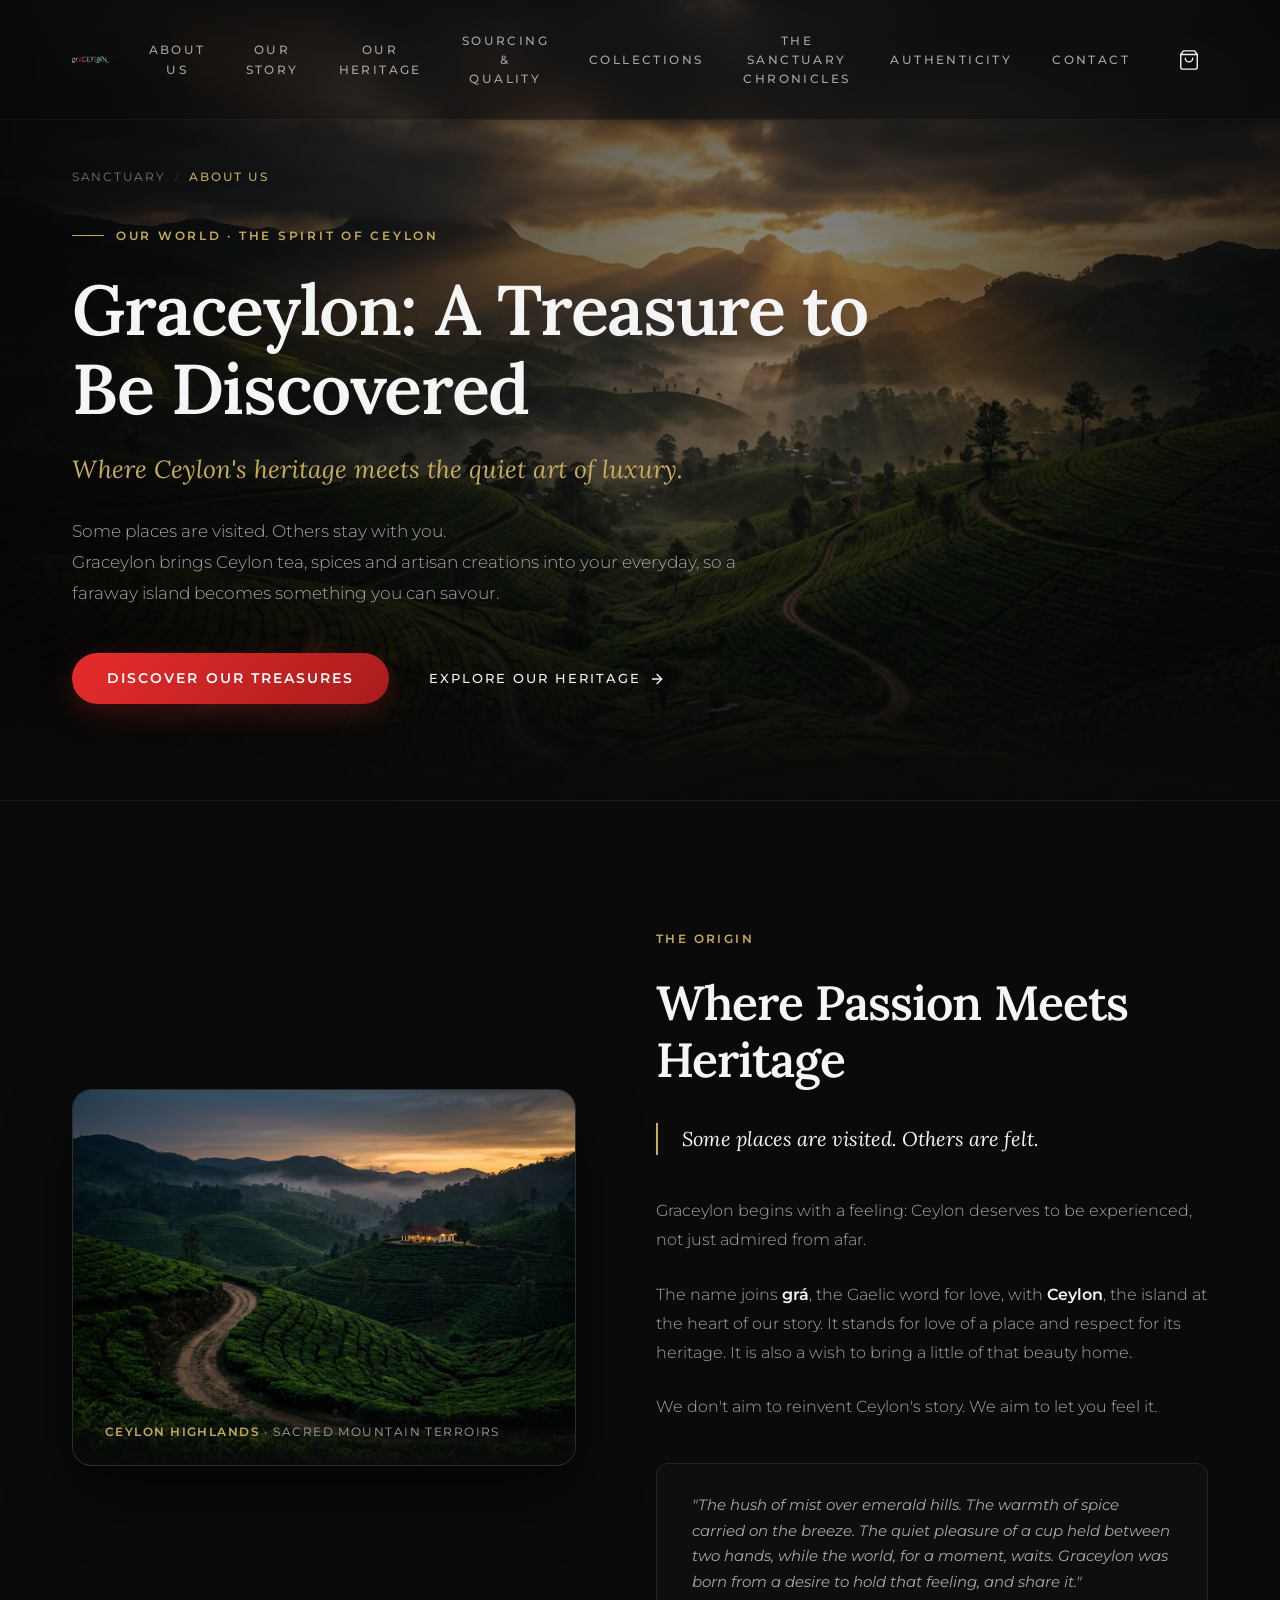
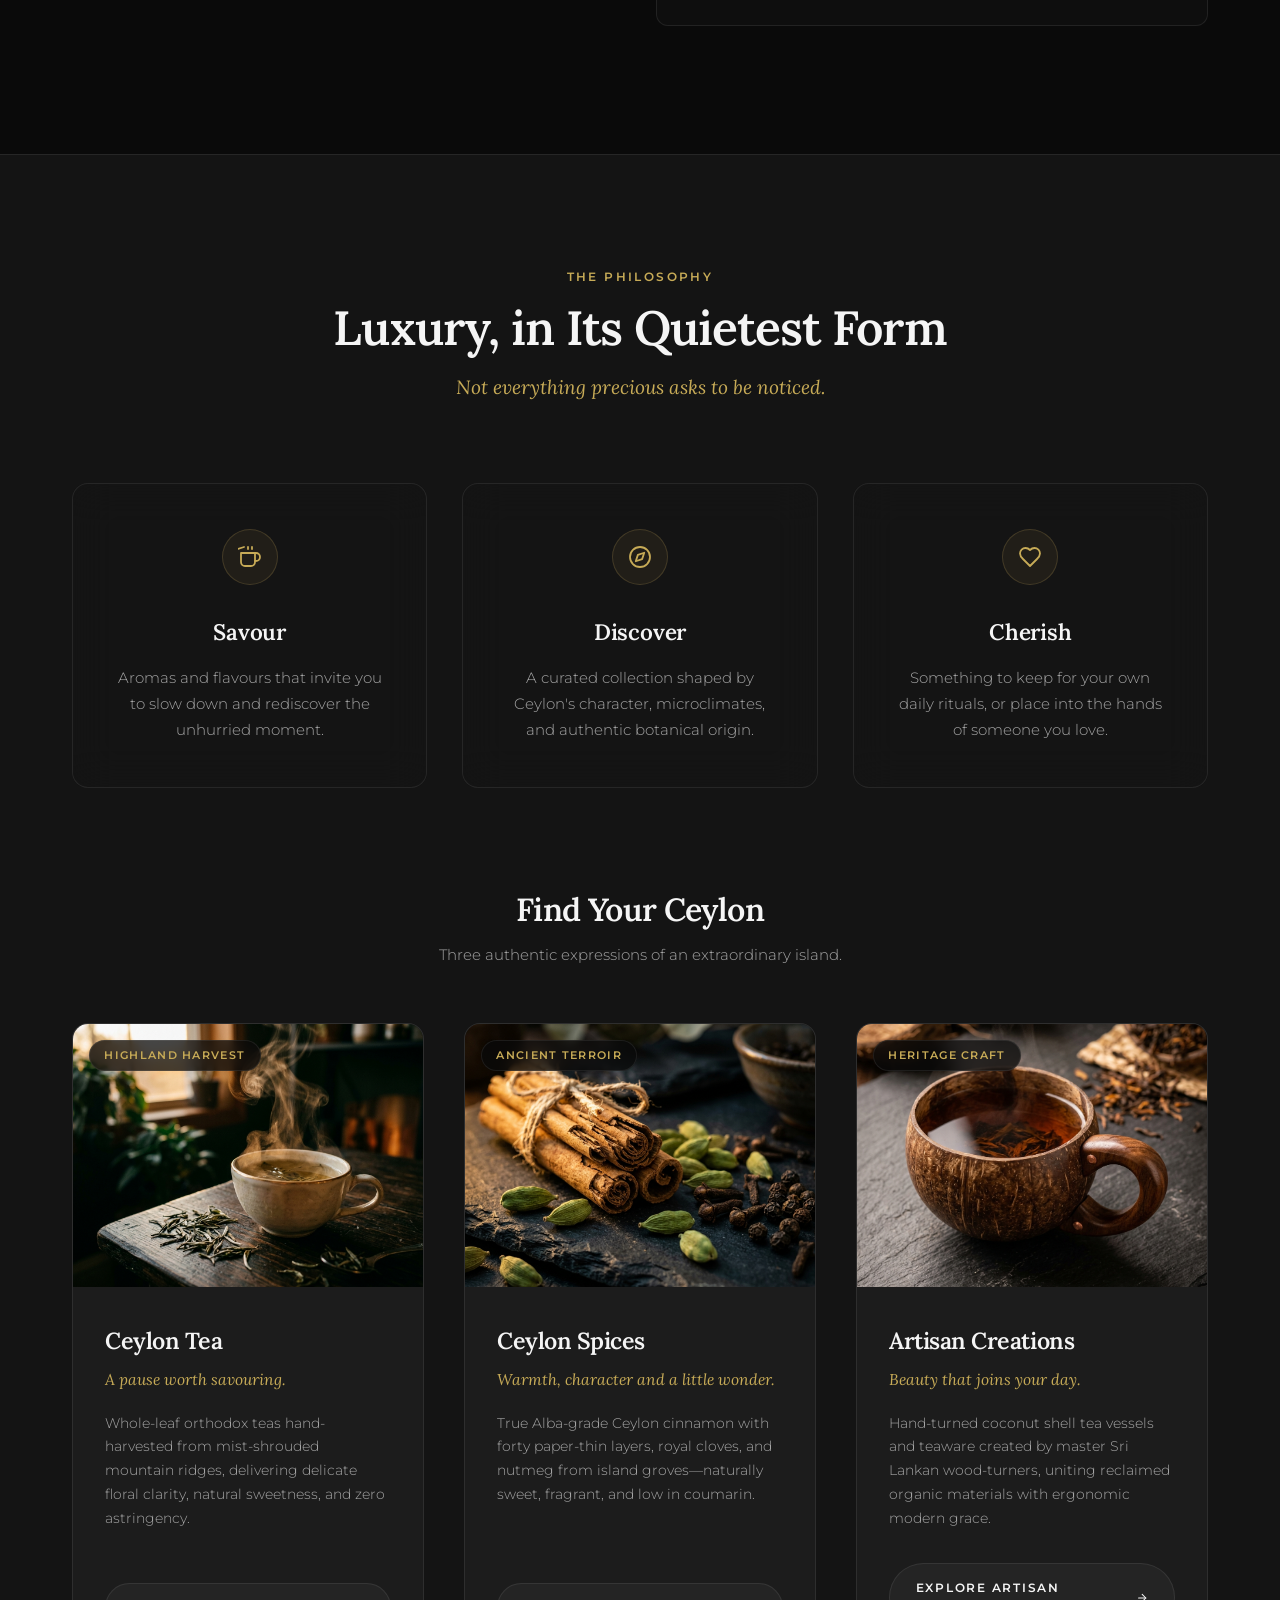
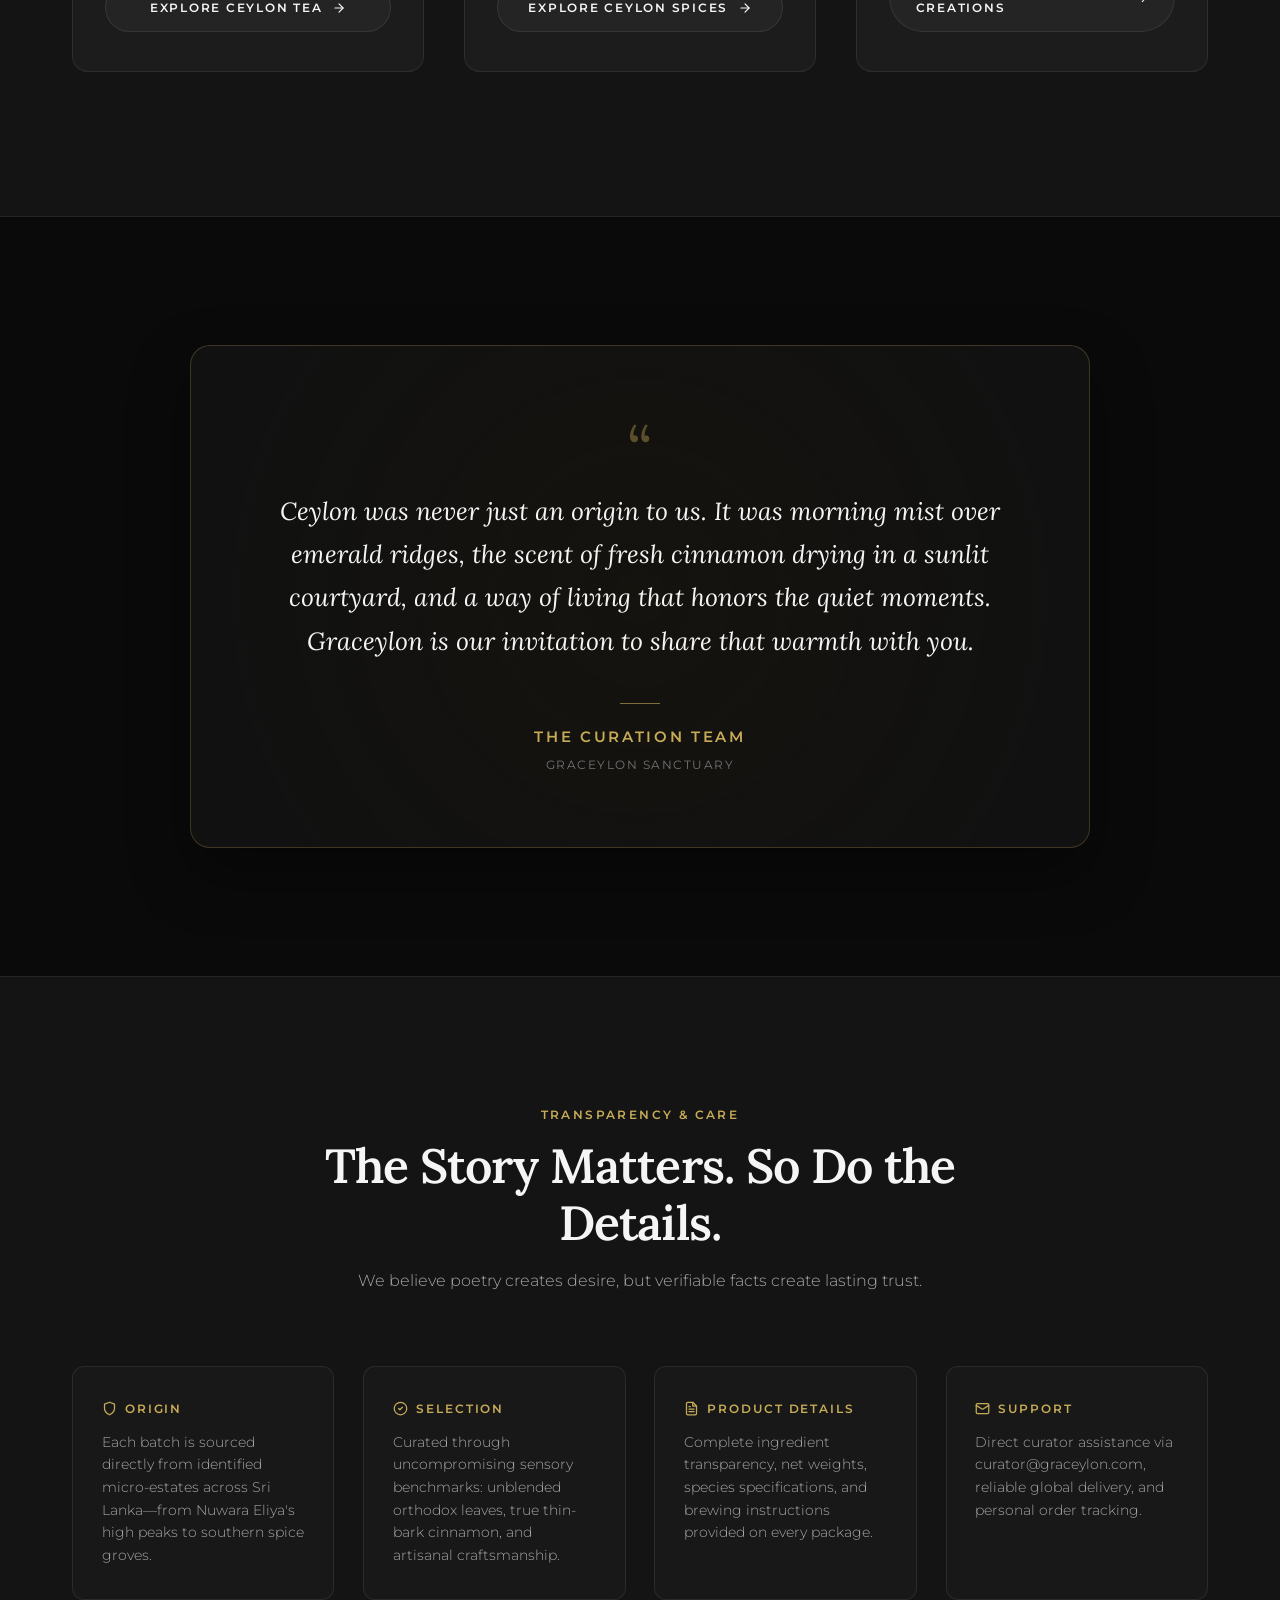
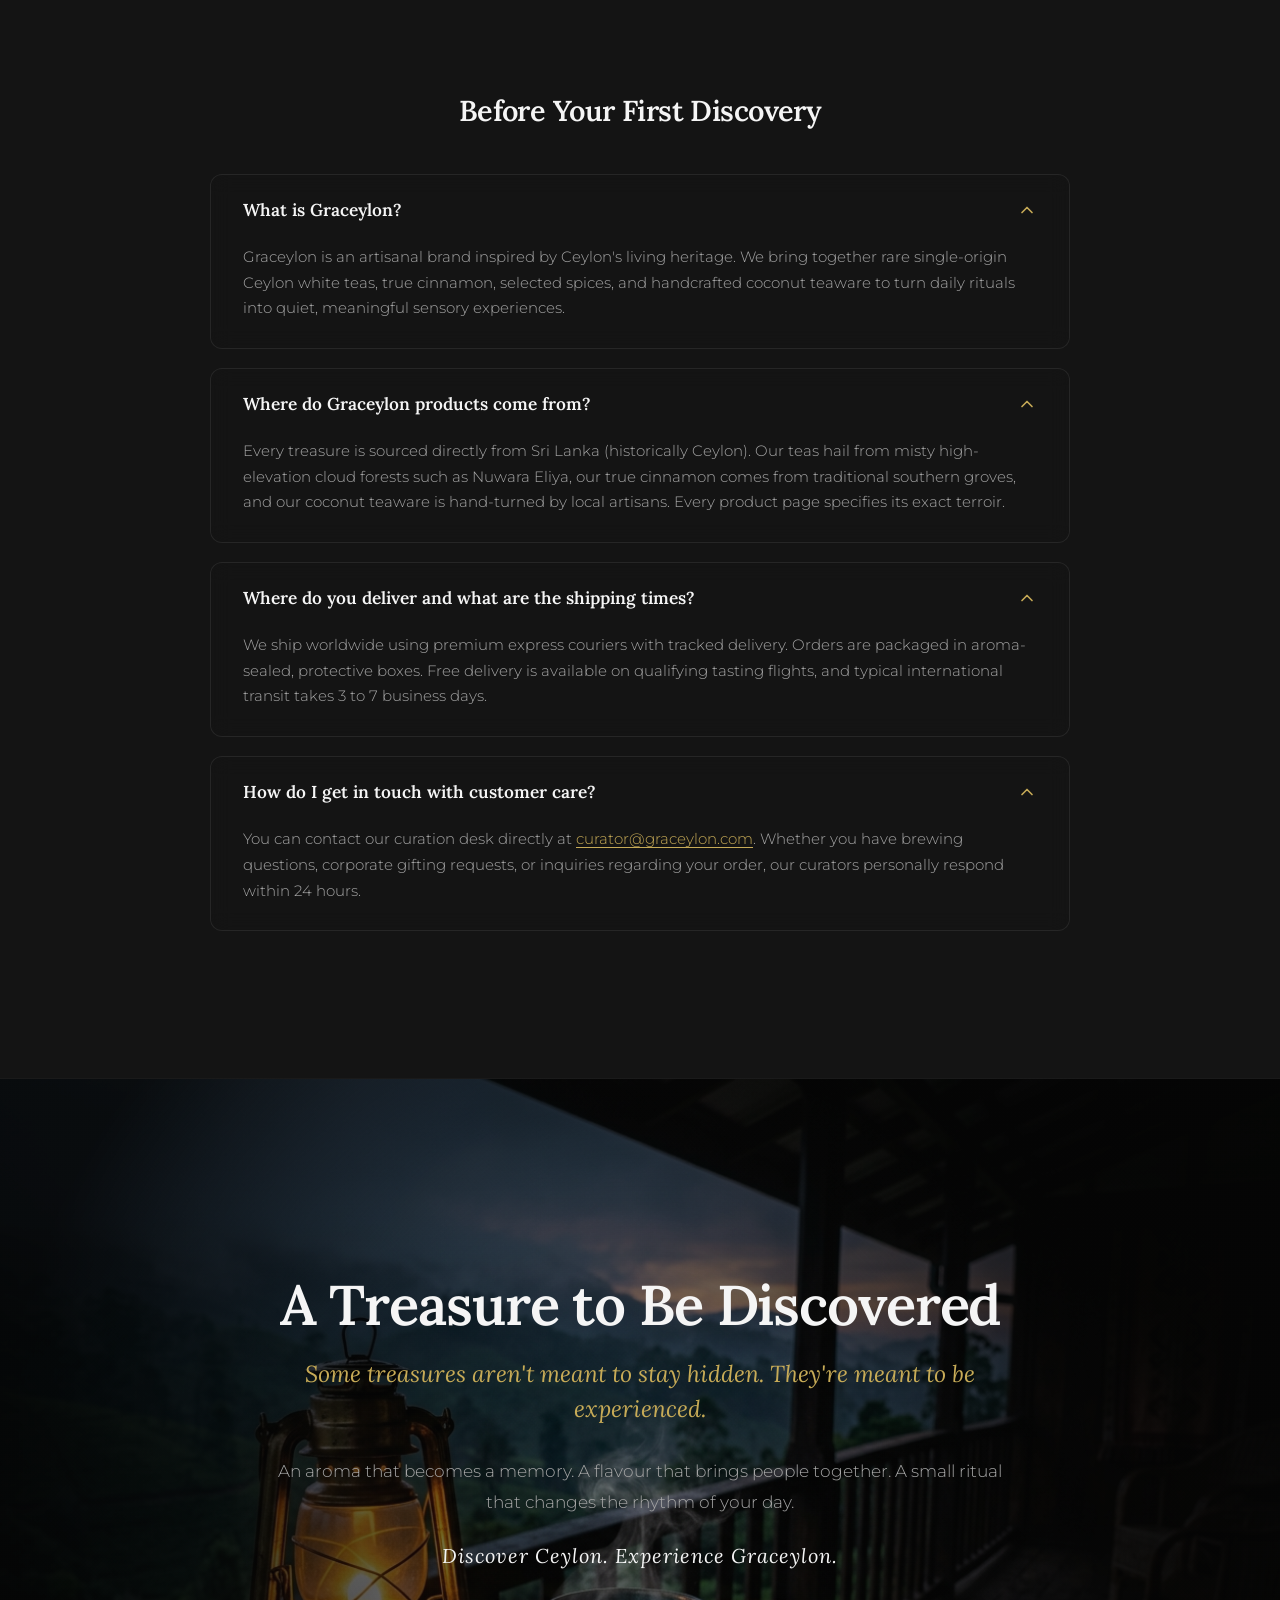
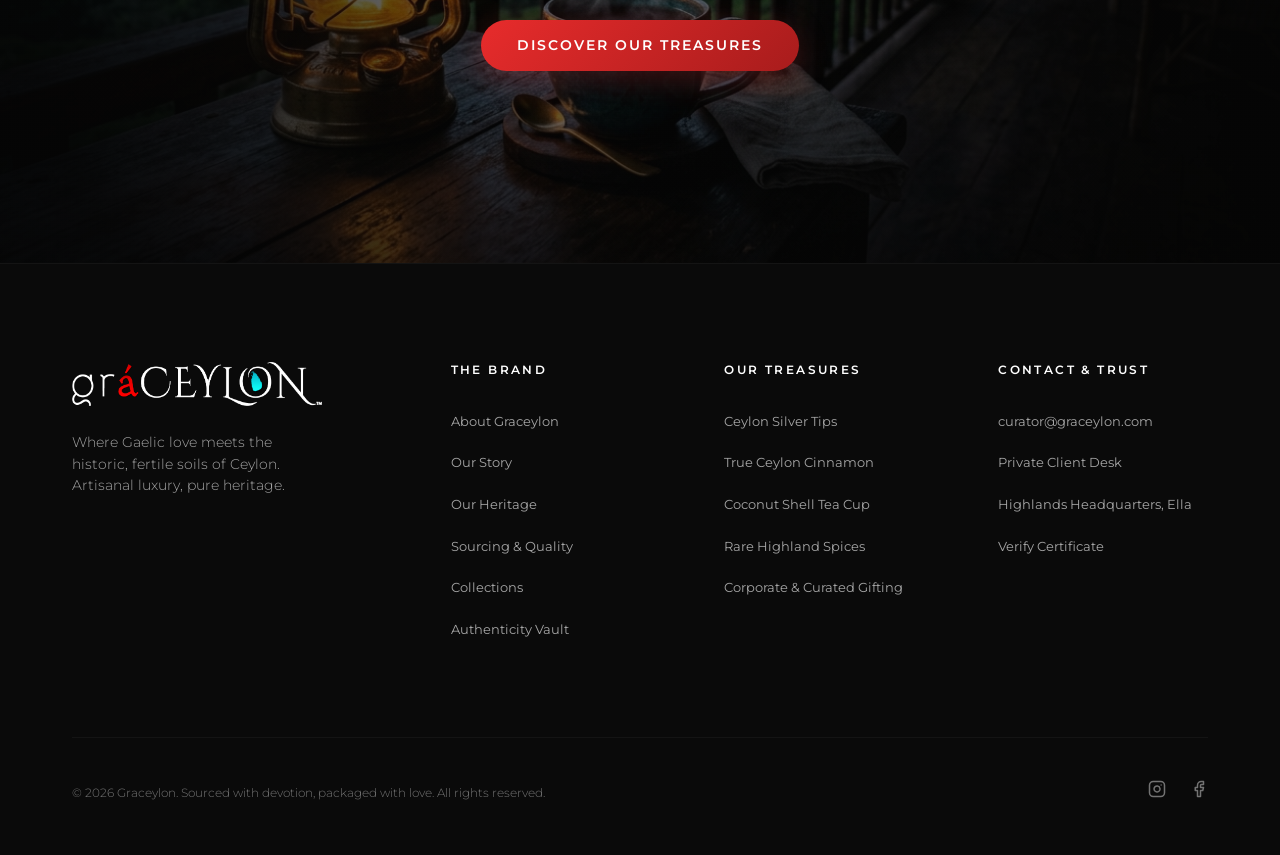
==== commit 85356925: "create about us sections" ====
--- a/Main/about.html
+++ b/Main/about.html
@@ -898,10 +898,11 @@
 
       <nav aria-label="Main Navigation">
         <ul class="nav-links" id="navLinks">
-          <li><a href="about.html" class="nav-link active" id="navLinkAbout">Our Story</a></li>
+          <li><a href="about.html" class="nav-link active" id="navLinkAbout">About Us</a></li>
+          <li><a href="story.html" class="nav-link" id="navLinkStory">Our Story</a></li>
+          <li><a href="heritage.html" class="nav-link" id="navLinkHeritage">Our Heritage</a></li>
+          <li><a href="sourcing.html" class="nav-link" id="navLinkSourcing">Sourcing &amp; Quality</a></li>
           <li><a href="collections.html" class="nav-link" id="navLinkCollections">Collections</a></li>
-          <li><a href="index.html#selector" class="nav-link" id="navLinkQuiz">Sensory Matcher</a></li>
-          <li><a href="index.html#testimonials" class="nav-link" id="navLinkReviews">Experiences</a></li>
           <li><a href="sanctuary-chronicles.html" class="nav-link" id="navLinkBlog">The Sanctuary Chronicles</a></li>
           <li><a href="verify.html" class="nav-link" id="navLinkVerify">Authenticity</a></li>
           <li><a href="contact.html" class="nav-link" id="navLinkContact">Contact</a></li>
@@ -947,10 +948,10 @@
         <nav class="about-breadcrumbs" aria-label="Breadcrumb">
           <a href="index.html">Sanctuary</a>
           <span class="breadcrumb-sep">/</span>
-          <span class="current">Our Story</span>
+          <span class="current">About Us</span>
         </nav>
 
-        <span class="about-hero-eyebrow reveal">OUR STORY &middot; THE SPIRIT OF CEYLON</span>
+        <span class="about-hero-eyebrow reveal">OUR WORLD &middot; THE SPIRIT OF CEYLON</span>
         <h1 class="about-hero-title reveal delay-1">Graceylon: A Treasure to Be Discovered</h1>
         <span class="about-hero-subtitle reveal delay-2">Where Ceylon's heritage meets the quiet art of luxury.</span>
 
@@ -961,12 +962,12 @@
 
         <div class="about-hero-actions reveal delay-3">
           <a href="collections.html" class="btn btn-primary" id="heroCtaDiscover">Discover Our Treasures</a>
-          <a href="#story" class="btn-link" id="heroCtaStory">
-            <span>Read Our Story</span>
+          <a href="heritage.html" class="btn-link" id="heroCtaHeritage">
+            <span>Explore Our Heritage</span>
             <svg xmlns="http://www.w3.org/2000/svg" width="16" height="16" viewBox="0 0 24 24" fill="none"
               stroke="currentColor" stroke-width="2" stroke-linecap="round" stroke-linejoin="round">
-              <path d="M12 5v14" />
-              <path d="m19 12-7 7-7-7" />
+              <path d="M5 12h14" />
+              <path d="m12 5 7 7-7 7" />
             </svg>
           </a>
         </div>
@@ -1342,13 +1343,13 @@
         </div>
 
         <div>
-          <h4 class="footer-title">Navigation</h4>
+          <h4 class="footer-title">The Brand</h4>
           <ul class="footer-links">
-            <li><a href="about.html">Our Story</a></li>
+            <li><a href="about.html">About Graceylon</a></li>
+            <li><a href="story.html">Our Story</a></li>
+            <li><a href="heritage.html">Our Heritage</a></li>
+            <li><a href="sourcing.html">Sourcing &amp; Quality</a></li>
             <li><a href="collections.html">Collections</a></li>
-            <li><a href="index.html#selector">Sensory Selector</a></li>
-            <li><a href="index.html#testimonials">Experiences</a></li>
-            <li><a href="sanctuary-chronicles.html">The Sanctuary Chronicles</a></li>
             <li><a href="verify.html">Authenticity Vault</a></li>
           </ul>
         </div>
